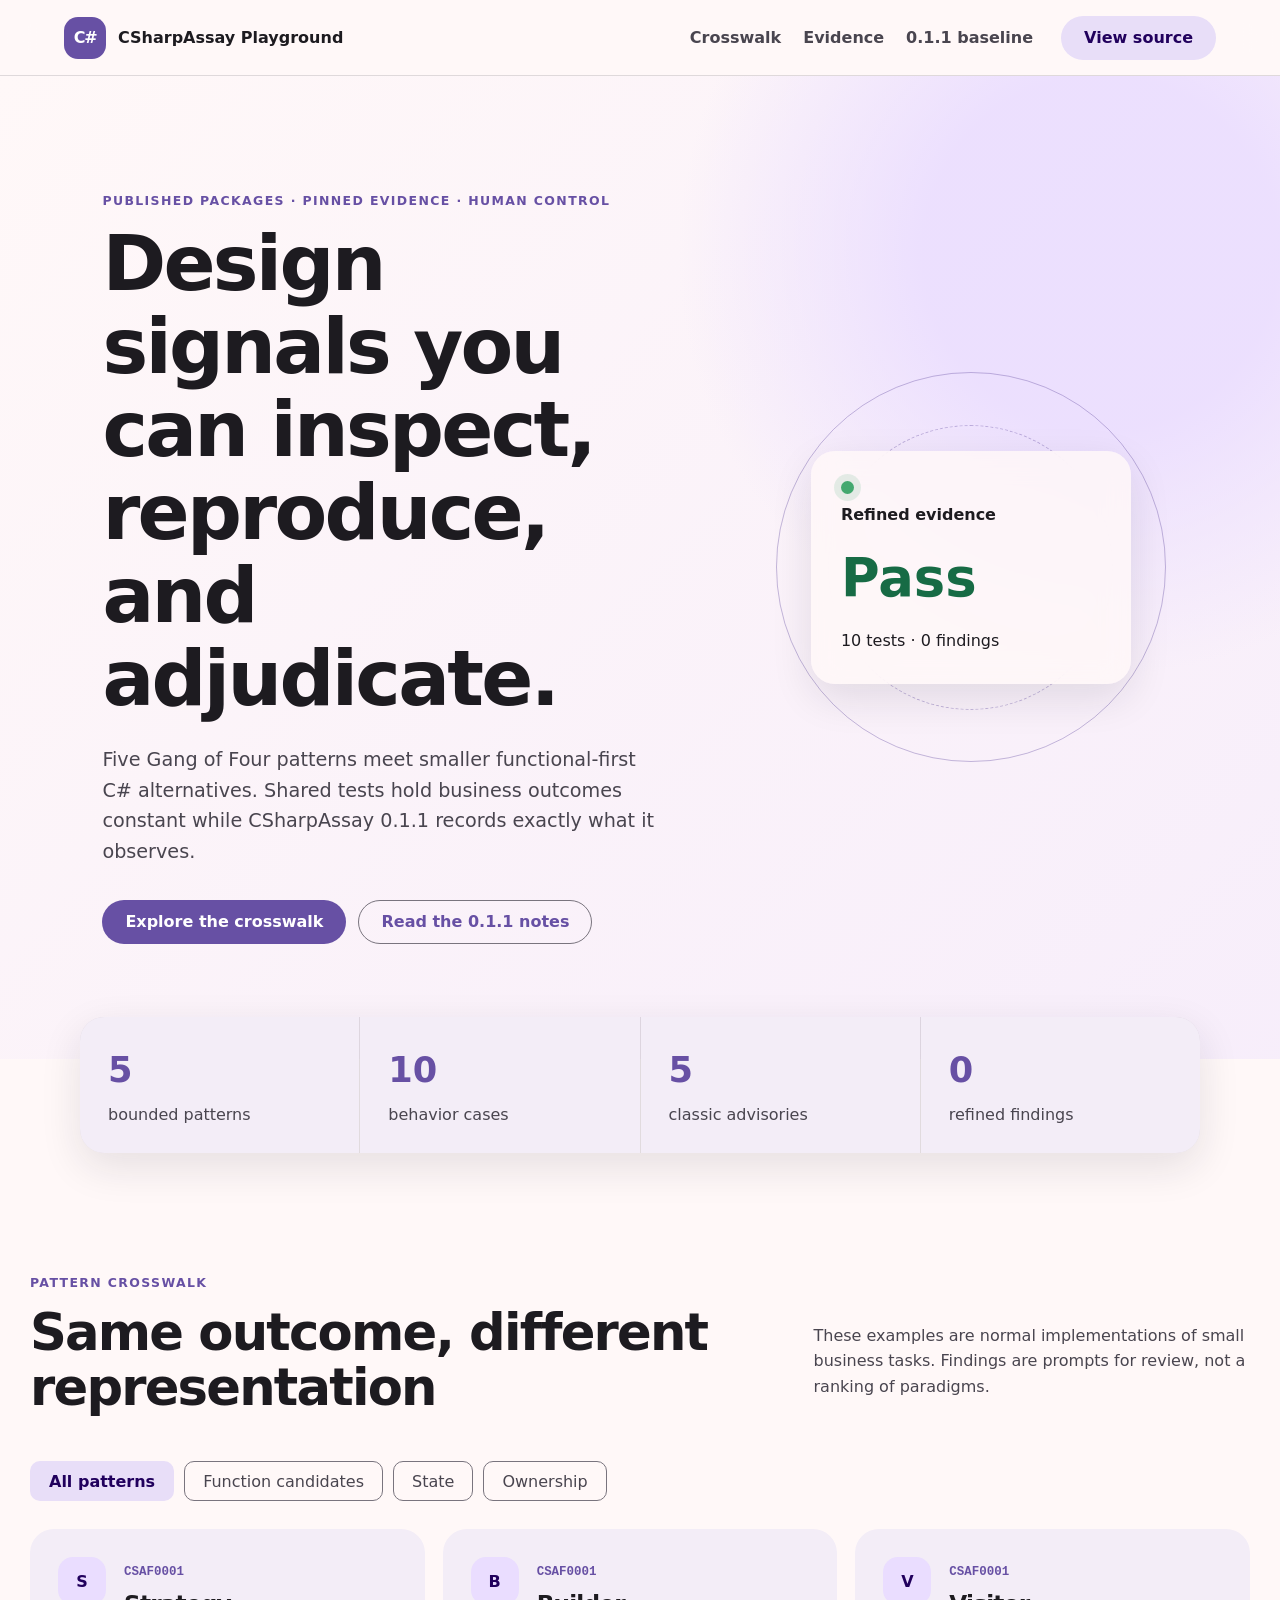
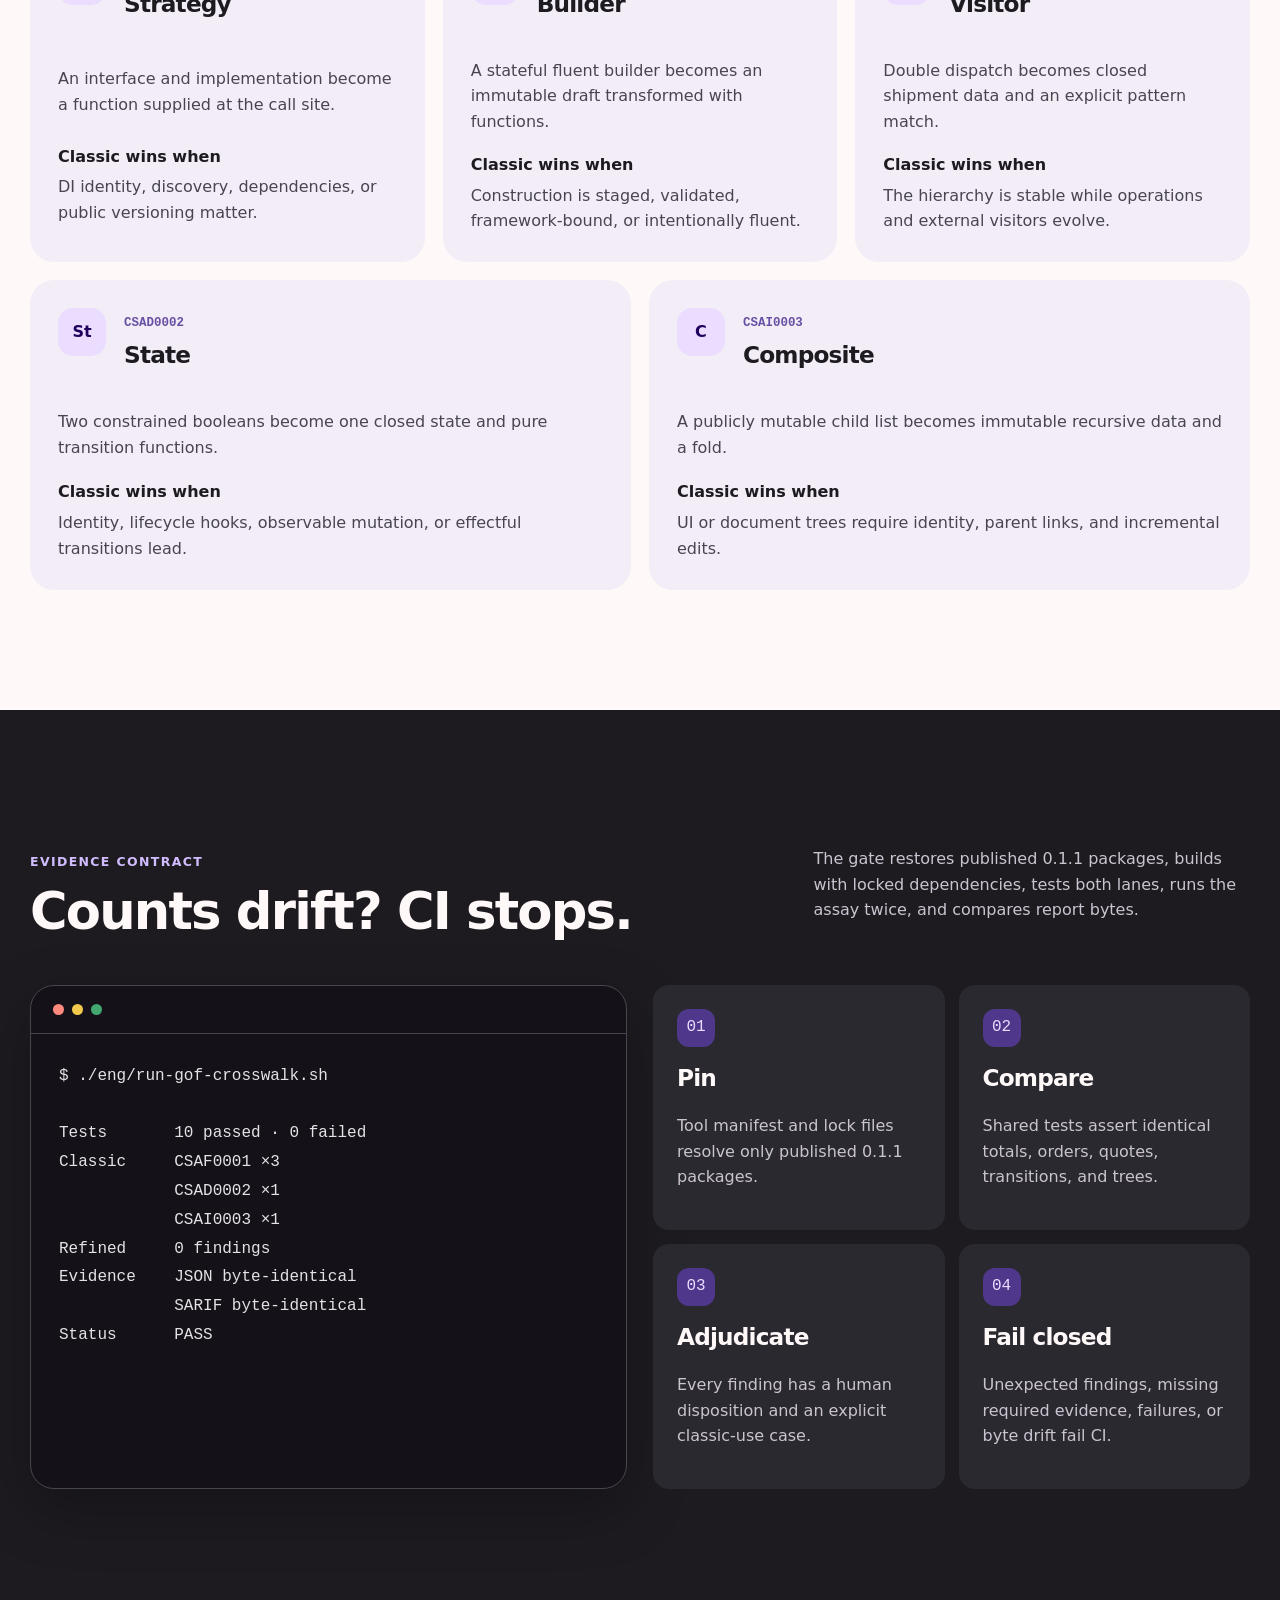
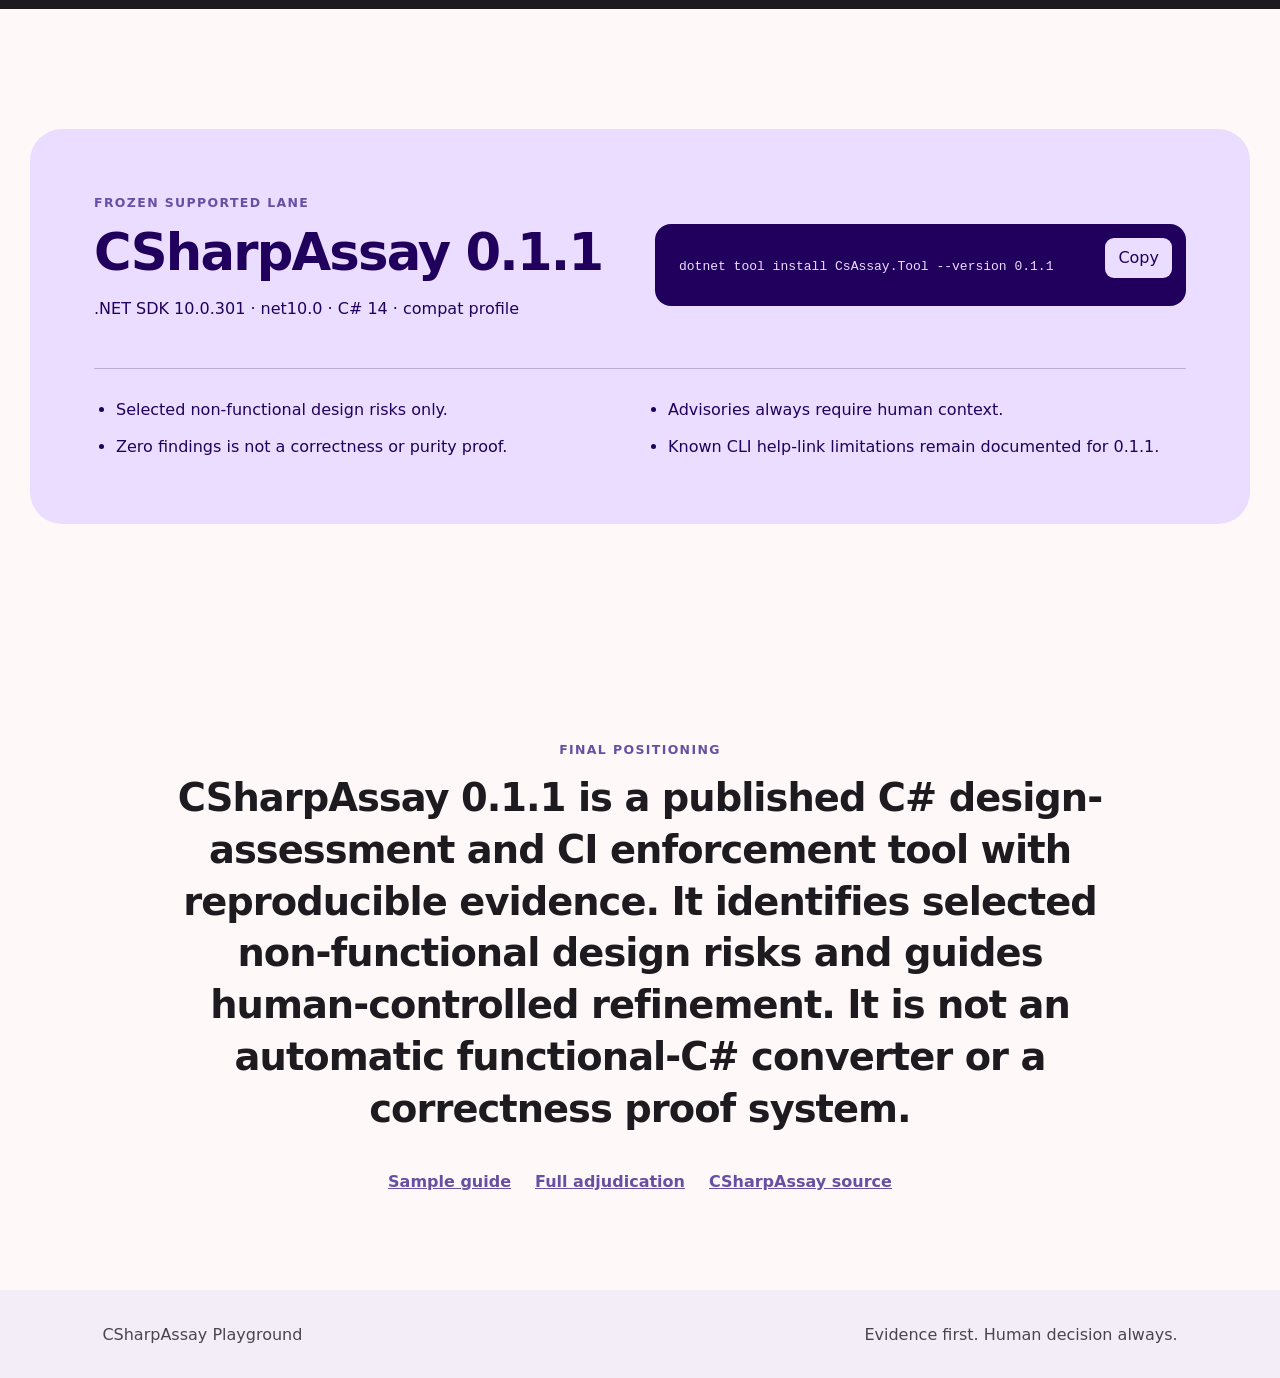
==== docs/index.html @ 128533e5 "feat: add GoF functional crosswalk" ====
<!doctype html>
<html lang="en">
<head>
  <meta charset="utf-8">
  <meta name="viewport" content="width=device-width, initial-scale=1">
  <meta name="description" content="Reproducible CSharpAssay 0.1.1 evidence and a bounded Gang of Four functional-C# crosswalk.">
  <meta name="theme-color" content="#4f378b">
  <title>CSharpAssay Playground — evidence, not automation</title>
  <link rel="stylesheet" href="assets/site.css">
  <script src="assets/site.js" defer></script>
</head>
<body>
  <a class="skip-link" href="#content">Skip to content</a>
  <header class="top-app-bar">
    <a class="brand" href="#top" aria-label="CSharpAssay Playground home">
      <span class="brand-mark" aria-hidden="true">C#</span>
      <span>CSharpAssay Playground</span>
    </a>
    <nav aria-label="Primary">
      <a href="#crosswalk">Crosswalk</a>
      <a href="#evidence">Evidence</a>
      <a href="#baseline">0.1.1 baseline</a>
    </nav>
    <a class="button button-tonal" href="https://github.com/CanonFlow-Assay/CSharpAssay.Playground" rel="noreferrer">View source</a>
  </header>

  <main id="content">
    <section class="hero" id="top">
      <div class="hero-copy">
        <p class="eyebrow">Published packages · pinned evidence · human control</p>
        <h1>Design signals you can inspect, reproduce, and adjudicate.</h1>
        <p class="hero-lede">Five Gang of Four patterns meet smaller functional-first C# alternatives. Shared tests hold business outcomes constant while CSharpAssay 0.1.1 records exactly what it observes.</p>
        <div class="hero-actions">
          <a class="button button-filled" href="#crosswalk">Explore the crosswalk</a>
          <a class="button button-outlined" href="csharp-assay-0.1.1.md">Read the 0.1.1 notes</a>
        </div>
      </div>
      <div class="hero-visual" aria-label="Evidence summary">
        <div class="signal-orbit orbit-one"></div>
        <div class="signal-orbit orbit-two"></div>
        <div class="evidence-panel">
          <span class="status-dot" aria-hidden="true"></span>
          <span class="label">Refined evidence</span>
          <strong>Pass</strong>
          <span>10 tests · 0 findings</span>
        </div>
      </div>
    </section>

    <section class="metrics" aria-label="Crosswalk totals">
      <article><strong>5</strong><span>bounded patterns</span></article>
      <article><strong>10</strong><span>behavior cases</span></article>
      <article><strong>5</strong><span>classic advisories</span></article>
      <article><strong>0</strong><span>refined findings</span></article>
    </section>

    <section class="section" id="crosswalk">
      <div class="section-heading">
        <div>
          <p class="eyebrow">Pattern crosswalk</p>
          <h2>Same outcome, different representation</h2>
        </div>
        <p>These examples are normal implementations of small business tasks. Findings are prompts for review, not a ranking of paradigms.</p>
      </div>

      <div class="filter-bar" role="group" aria-label="Filter patterns">
        <button class="filter-chip selected" type="button" data-filter="all" aria-pressed="true">All patterns</button>
        <button class="filter-chip" type="button" data-filter="function">Function candidates</button>
        <button class="filter-chip" type="button" data-filter="state">State</button>
        <button class="filter-chip" type="button" data-filter="ownership">Ownership</button>
      </div>

      <div class="pattern-grid">
        <article class="pattern-card" data-category="function">
          <div class="card-icon" aria-hidden="true">S</div>
          <div><span class="rule-pill">CSAF0001</span><h3>Strategy</h3></div>
          <p>An interface and implementation become a function supplied at the call site.</p>
          <dl><dt>Classic wins when</dt><dd>DI identity, discovery, dependencies, or public versioning matter.</dd></dl>
        </article>
        <article class="pattern-card" data-category="function">
          <div class="card-icon" aria-hidden="true">B</div>
          <div><span class="rule-pill">CSAF0001</span><h3>Builder</h3></div>
          <p>A stateful fluent builder becomes an immutable draft transformed with functions.</p>
          <dl><dt>Classic wins when</dt><dd>Construction is staged, validated, framework-bound, or intentionally fluent.</dd></dl>
        </article>
        <article class="pattern-card" data-category="function">
          <div class="card-icon" aria-hidden="true">V</div>
          <div><span class="rule-pill">CSAF0001</span><h3>Visitor</h3></div>
          <p>Double dispatch becomes closed shipment data and an explicit pattern match.</p>
          <dl><dt>Classic wins when</dt><dd>The hierarchy is stable while operations and external visitors evolve.</dd></dl>
        </article>
        <article class="pattern-card" data-category="state">
          <div class="card-icon" aria-hidden="true">St</div>
          <div><span class="rule-pill">CSAD0002</span><h3>State</h3></div>
          <p>Two constrained booleans become one closed state and pure transition functions.</p>
          <dl><dt>Classic wins when</dt><dd>Identity, lifecycle hooks, observable mutation, or effectful transitions lead.</dd></dl>
        </article>
        <article class="pattern-card" data-category="ownership">
          <div class="card-icon" aria-hidden="true">C</div>
          <div><span class="rule-pill">CSAI0003</span><h3>Composite</h3></div>
          <p>A publicly mutable child list becomes immutable recursive data and a fold.</p>
          <dl><dt>Classic wins when</dt><dd>UI or document trees require identity, parent links, and incremental edits.</dd></dl>
        </article>
      </div>
    </section>

    <section class="section evidence-section" id="evidence">
      <div class="section-heading">
        <div><p class="eyebrow">Evidence contract</p><h2>Counts drift? CI stops.</h2></div>
        <p>The gate restores published 0.1.1 packages, builds with locked dependencies, tests both lanes, runs the assay twice, and compares report bytes.</p>
      </div>
      <div class="evidence-layout">
        <div class="terminal" role="img" aria-label="Passing crosswalk evidence output">
          <div class="terminal-bar"><span></span><span></span><span></span></div>
          <pre><code>$ ./eng/run-gof-crosswalk.sh

Tests       10 passed · 0 failed
Classic     CSAF0001 ×3
            CSAD0002 ×1
            CSAI0003 ×1
Refined     0 findings
Evidence    JSON byte-identical
            SARIF byte-identical
Status      PASS</code></pre>
        </div>
        <div class="evidence-cards">
          <article><span class="step">01</span><h3>Pin</h3><p>Tool manifest and lock files resolve only published 0.1.1 packages.</p></article>
          <article><span class="step">02</span><h3>Compare</h3><p>Shared tests assert identical totals, orders, quotes, transitions, and trees.</p></article>
          <article><span class="step">03</span><h3>Adjudicate</h3><p>Every finding has a human disposition and an explicit classic-use case.</p></article>
          <article><span class="step">04</span><h3>Fail closed</h3><p>Unexpected findings, missing required evidence, failures, or byte drift fail CI.</p></article>
        </div>
      </div>
    </section>

    <section class="section" id="baseline">
      <div class="baseline-panel">
        <div>
          <p class="eyebrow">Frozen supported lane</p>
          <h2>CSharpAssay 0.1.1</h2>
          <p>.NET SDK 10.0.301 · net10.0 · C# 14 · compat profile</p>
        </div>
        <div class="command-box">
          <button class="copy-button" type="button" data-copy="dotnet tool install CsAssay.Tool --version 0.1.1" aria-label="Copy install command">Copy</button>
          <code>dotnet tool install CsAssay.Tool --version 0.1.1</code>
        </div>
        <ul class="limitations">
          <li>Selected non-functional design risks only.</li>
          <li>Advisories always require human context.</li>
          <li>Zero findings is not a correctness or purity proof.</li>
          <li>Known CLI help-link limitations remain documented for 0.1.1.</li>
        </ul>
      </div>
    </section>

    <section class="positioning" aria-labelledby="positioning-title">
      <p class="eyebrow">Final positioning</p>
      <blockquote id="positioning-title">CSharpAssay 0.1.1 is a published C# design-assessment and CI enforcement tool with reproducible evidence. It identifies selected non-functional design risks and guides human-controlled refinement. It is not an automatic functional-C# converter or a correctness proof system.</blockquote>
      <div class="text-links">
        <a href="https://github.com/CanonFlow-Assay/CSharpAssay.Playground/tree/main/samples/30-gof-functional-crosswalk">Sample guide</a>
        <a href="https://github.com/CanonFlow-Assay/CSharpAssay.Playground/blob/main/samples/30-gof-functional-crosswalk/ADJUDICATION.md">Full adjudication</a>
        <a href="https://github.com/CanonFlow-Assay/CSharpAssay">CSharpAssay source</a>
      </div>
    </section>
  </main>

  <footer>
    <span>CSharpAssay Playground</span>
    <span>Evidence first. Human decision always.</span>
  </footer>
</body>
</html>
---- docs/assets/site.css ----
:root {
  color-scheme: light dark;
  --primary: #6750a4;
  --on-primary: #ffffff;
  --primary-container: #eaddff;
  --on-primary-container: #21005d;
  --secondary-container: #e8def8;
  --surface: #fff8f8;
  --surface-container: #f3edf7;
  --surface-container-high: #ece6f0;
  --on-surface: #1d1b20;
  --on-surface-variant: #49454f;
  --outline: #79747e;
  --success: #176b45;
  --radius-xl: 32px;
  --radius-lg: 24px;
  --radius-md: 16px;
  --shadow: 0 14px 42px rgba(31, 24, 48, 0.11);
  font-family: Inter, ui-sans-serif, system-ui, -apple-system, BlinkMacSystemFont, "Segoe UI", sans-serif;
}

* { box-sizing: border-box; }
html { scroll-behavior: smooth; }
body {
  margin: 0;
  background: var(--surface);
  color: var(--on-surface);
  line-height: 1.6;
}
a { color: inherit; }
button, input { font: inherit; }

.skip-link {
  position: fixed;
  top: 8px;
  left: 8px;
  z-index: 20;
  padding: 10px 16px;
  border-radius: 12px;
  background: var(--on-surface);
  color: var(--surface);
  transform: translateY(-160%);
}
.skip-link:focus { transform: translateY(0); }

.top-app-bar {
  position: sticky;
  top: 0;
  z-index: 10;
  display: flex;
  align-items: center;
  gap: 28px;
  min-height: 76px;
  padding: 12px clamp(20px, 5vw, 72px);
  background: color-mix(in srgb, var(--surface) 86%, transparent);
  border-bottom: 1px solid color-mix(in srgb, var(--outline) 24%, transparent);
  backdrop-filter: blur(18px);
}
.brand {
  display: inline-flex;
  align-items: center;
  gap: 12px;
  margin-right: auto;
  font-weight: 750;
  text-decoration: none;
}
.brand-mark {
  display: grid;
  place-items: center;
  width: 42px;
  height: 42px;
  border-radius: 14px;
  background: var(--primary);
  color: var(--on-primary);
  letter-spacing: -0.08em;
}
nav { display: flex; gap: 22px; }
nav a { color: var(--on-surface-variant); font-weight: 650; text-decoration: none; }
nav a:hover, nav a:focus-visible { color: var(--primary); }

.button {
  display: inline-flex;
  align-items: center;
  justify-content: center;
  min-height: 44px;
  padding: 0 22px;
  border-radius: 999px;
  border: 1px solid transparent;
  font-weight: 700;
  text-decoration: none;
}
.button-filled { background: var(--primary); color: var(--on-primary); }
.button-tonal { background: var(--secondary-container); color: var(--on-primary-container); }
.button-outlined { border-color: var(--outline); color: var(--primary); }
.button:hover { box-shadow: 0 5px 16px rgba(49, 35, 82, 0.18); transform: translateY(-1px); }

main { overflow: hidden; }
.hero {
  display: grid;
  grid-template-columns: minmax(0, 1.15fr) minmax(320px, .85fr);
  align-items: center;
  gap: clamp(40px, 8vw, 110px);
  min-height: 650px;
  padding: clamp(72px, 9vw, 128px) clamp(24px, 8vw, 120px);
  background:
    radial-gradient(circle at 86% 18%, color-mix(in srgb, var(--primary-container) 88%, transparent) 0 13%, transparent 31%),
    linear-gradient(135deg, var(--surface), color-mix(in srgb, var(--primary-container) 38%, var(--surface)));
}
.eyebrow {
  margin: 0 0 12px;
  color: var(--primary);
  font-size: .78rem;
  font-weight: 800;
  letter-spacing: .11em;
  text-transform: uppercase;
}
h1, h2, h3 { margin-top: 0; line-height: 1.08; letter-spacing: -.035em; }
h1 { max-width: 760px; margin-bottom: 24px; font-size: clamp(3rem, 6vw, 6.3rem); font-weight: 760; }
h2 { font-size: clamp(2.2rem, 4vw, 4.4rem); }
h3 { font-size: 1.45rem; }
.hero-lede { max-width: 700px; color: var(--on-surface-variant); font-size: clamp(1.05rem, 1.5vw, 1.3rem); }
.hero-actions { display: flex; flex-wrap: wrap; gap: 12px; margin-top: 32px; }
.hero-visual { position: relative; display: grid; place-items: center; min-height: 430px; }
.signal-orbit { position: absolute; border: 1px solid color-mix(in srgb, var(--primary) 38%, transparent); border-radius: 50%; }
.orbit-one { width: 390px; height: 390px; }
.orbit-two { width: 285px; height: 285px; border-style: dashed; animation: orbit 22s linear infinite; }
.evidence-panel {
  position: relative;
  display: grid;
  gap: 8px;
  width: min(320px, 82vw);
  padding: 30px;
  border-radius: var(--radius-lg);
  background: color-mix(in srgb, var(--surface) 82%, transparent);
  box-shadow: var(--shadow);
  backdrop-filter: blur(14px);
}
.evidence-panel strong { font-size: 3.3rem; color: var(--success); }
.evidence-panel .label { font-weight: 700; }
.status-dot { width: 13px; height: 13px; border-radius: 50%; background: #43a86f; box-shadow: 0 0 0 7px rgba(67, 168, 111, .14); }
@keyframes orbit { to { transform: rotate(360deg); } }

.metrics {
  display: grid;
  grid-template-columns: repeat(4, 1fr);
  gap: 1px;
  margin: -42px auto 0;
  width: min(1120px, calc(100% - 48px));
  overflow: hidden;
  border-radius: var(--radius-lg);
  background: color-mix(in srgb, var(--outline) 22%, transparent);
  box-shadow: var(--shadow);
}
.metrics article { display: grid; gap: 4px; padding: 25px 28px; background: var(--surface-container); }
.metrics strong { font-size: 2.2rem; color: var(--primary); }
.metrics span { color: var(--on-surface-variant); }

.section { width: min(1220px, calc(100% - 48px)); margin: 0 auto; padding: 120px 0; }
.section-heading { display: grid; grid-template-columns: 1.25fr .75fr; gap: 56px; align-items: end; margin-bottom: 46px; }
.section-heading h2 { margin-bottom: 0; }
.section-heading > p { color: var(--on-surface-variant); }
.filter-bar { display: flex; flex-wrap: wrap; gap: 10px; margin-bottom: 28px; }
.filter-chip {
  min-height: 40px;
  padding: 0 18px;
  border: 1px solid var(--outline);
  border-radius: 10px;
  background: transparent;
  color: var(--on-surface-variant);
  cursor: pointer;
}
.filter-chip.selected { border-color: transparent; background: var(--secondary-container); color: var(--on-primary-container); font-weight: 700; }
.pattern-grid { display: grid; grid-template-columns: repeat(6, 1fr); gap: 18px; }
.pattern-card {
  grid-column: span 2;
  display: grid;
  grid-template-columns: auto 1fr;
  gap: 18px;
  min-height: 310px;
  padding: 28px;
  border-radius: var(--radius-lg);
  background: var(--surface-container);
  transition: opacity .2s ease, transform .2s ease, box-shadow .2s ease;
}
.pattern-card:nth-child(4), .pattern-card:nth-child(5) { grid-column: span 3; }
.pattern-card:hover { transform: translateY(-4px); box-shadow: var(--shadow); }
.pattern-card.hidden { display: none; }
.pattern-card p, .pattern-card dl { grid-column: 1 / -1; margin: 0; }
.pattern-card p, .pattern-card dd { color: var(--on-surface-variant); }
.pattern-card dt { margin-bottom: 5px; font-weight: 750; }
.pattern-card dd { margin: 0; }
.card-icon { display: grid; place-items: center; width: 48px; height: 48px; border-radius: 15px; background: var(--primary-container); color: var(--on-primary-container); font-weight: 800; }
.rule-pill { display: inline-block; margin-bottom: 8px; color: var(--primary); font-family: ui-monospace, monospace; font-size: .78rem; font-weight: 800; }

.evidence-section { width: 100%; max-width: none; padding-inline: max(24px, calc((100vw - 1220px) / 2)); background: var(--on-surface); color: var(--surface); }
.evidence-section .eyebrow { color: #d0bcff; }
.evidence-section .section-heading > p { color: #cac4d0; }
.evidence-layout { display: grid; grid-template-columns: 1fr 1fr; gap: 26px; }
.terminal { overflow: hidden; border: 1px solid #49454f; border-radius: var(--radius-lg); background: #141218; box-shadow: 0 20px 60px rgba(0, 0, 0, .28); }
.terminal-bar { display: flex; gap: 8px; padding: 18px 22px; border-bottom: 1px solid #49454f; }
.terminal-bar span { width: 11px; height: 11px; border-radius: 50%; background: #938f99; }
.terminal-bar span:first-child { background: #ff897d; }
.terminal-bar span:nth-child(2) { background: #f2c94c; }
.terminal-bar span:last-child { background: #43a86f; }
.terminal pre { margin: 0; padding: 28px; color: #e6e1e5; font-size: clamp(.8rem, 1.3vw, 1rem); line-height: 1.8; white-space: pre-wrap; }
.evidence-cards { display: grid; grid-template-columns: 1fr 1fr; gap: 14px; }
.evidence-cards article { padding: 24px; border-radius: var(--radius-md); background: #2b2930; }
.evidence-cards p { color: #cac4d0; }
.step { display: inline-grid; place-items: center; width: 38px; height: 38px; margin-bottom: 18px; border-radius: 12px; background: #4f378b; color: #eaddff; font-family: ui-monospace, monospace; }

.baseline-panel { display: grid; grid-template-columns: 1fr 1fr; gap: 30px; padding: clamp(30px, 5vw, 64px); border-radius: var(--radius-xl); background: var(--primary-container); color: var(--on-primary-container); }
.baseline-panel h2 { margin-bottom: 10px; }
.command-box { position: relative; align-self: center; overflow: auto; padding: 28px 78px 28px 24px; border-radius: var(--radius-md); background: var(--on-primary-container); color: var(--primary-container); }
.copy-button { position: absolute; top: 14px; right: 14px; padding: 7px 13px; border: 0; border-radius: 9px; background: var(--primary-container); color: var(--on-primary-container); cursor: pointer; }
.limitations { grid-column: 1 / -1; display: grid; grid-template-columns: 1fr 1fr; gap: 12px 34px; margin: 0; padding: 28px 0 0 22px; border-top: 1px solid color-mix(in srgb, var(--on-primary-container) 22%, transparent); }

.positioning { padding: 96px max(24px, calc((100vw - 950px) / 2)); text-align: center; }
.positioning blockquote { margin: 0 auto 34px; font-size: clamp(1.55rem, 3vw, 2.6rem); font-weight: 650; line-height: 1.35; letter-spacing: -.025em; }
.text-links { display: flex; flex-wrap: wrap; justify-content: center; gap: 24px; }
.text-links a { color: var(--primary); font-weight: 700; }
footer { display: flex; justify-content: space-between; gap: 20px; padding: 32px clamp(24px, 8vw, 120px); background: var(--surface-container); color: var(--on-surface-variant); }

@media (max-width: 900px) {
  nav { display: none; }
  .top-app-bar .button { display: none; }
  .hero { grid-template-columns: 1fr; }
  .hero-visual { min-height: 320px; }
  .orbit-one { width: 310px; height: 310px; }
  .orbit-two { width: 220px; height: 220px; }
  .metrics { grid-template-columns: 1fr 1fr; }
  .section-heading, .evidence-layout, .baseline-panel { grid-template-columns: 1fr; }
  .pattern-card, .pattern-card:nth-child(4), .pattern-card:nth-child(5) { grid-column: span 3; }
}

@media (max-width: 620px) {
  .brand span:last-child { display: none; }
  h1 { font-size: 3rem; }
  .metrics { grid-template-columns: 1fr; }
  .section { width: min(100% - 32px, 1220px); padding: 82px 0; }
  .pattern-grid, .evidence-cards { grid-template-columns: 1fr; }
  .pattern-card, .pattern-card:nth-child(4), .pattern-card:nth-child(5) { grid-column: auto; }
  .limitations { grid-template-columns: 1fr; }
  footer { flex-direction: column; }
}

@media (prefers-color-scheme: dark) {
  :root {
    --primary: #d0bcff;
    --on-primary: #381e72;
    --primary-container: #4f378b;
    --on-primary-container: #eaddff;
    --secondary-container: #4a4458;
    --surface: #141218;
    --surface-container: #211f26;
    --surface-container-high: #2b2930;
    --on-surface: #e6e1e5;
    --on-surface-variant: #cac4d0;
    --outline: #938f99;
    --success: #80d5a4;
  }
}

@media (prefers-reduced-motion: reduce) {
  html { scroll-behavior: auto; }
  *, *::before, *::after { animation: none !important; transition: none !important; }
}
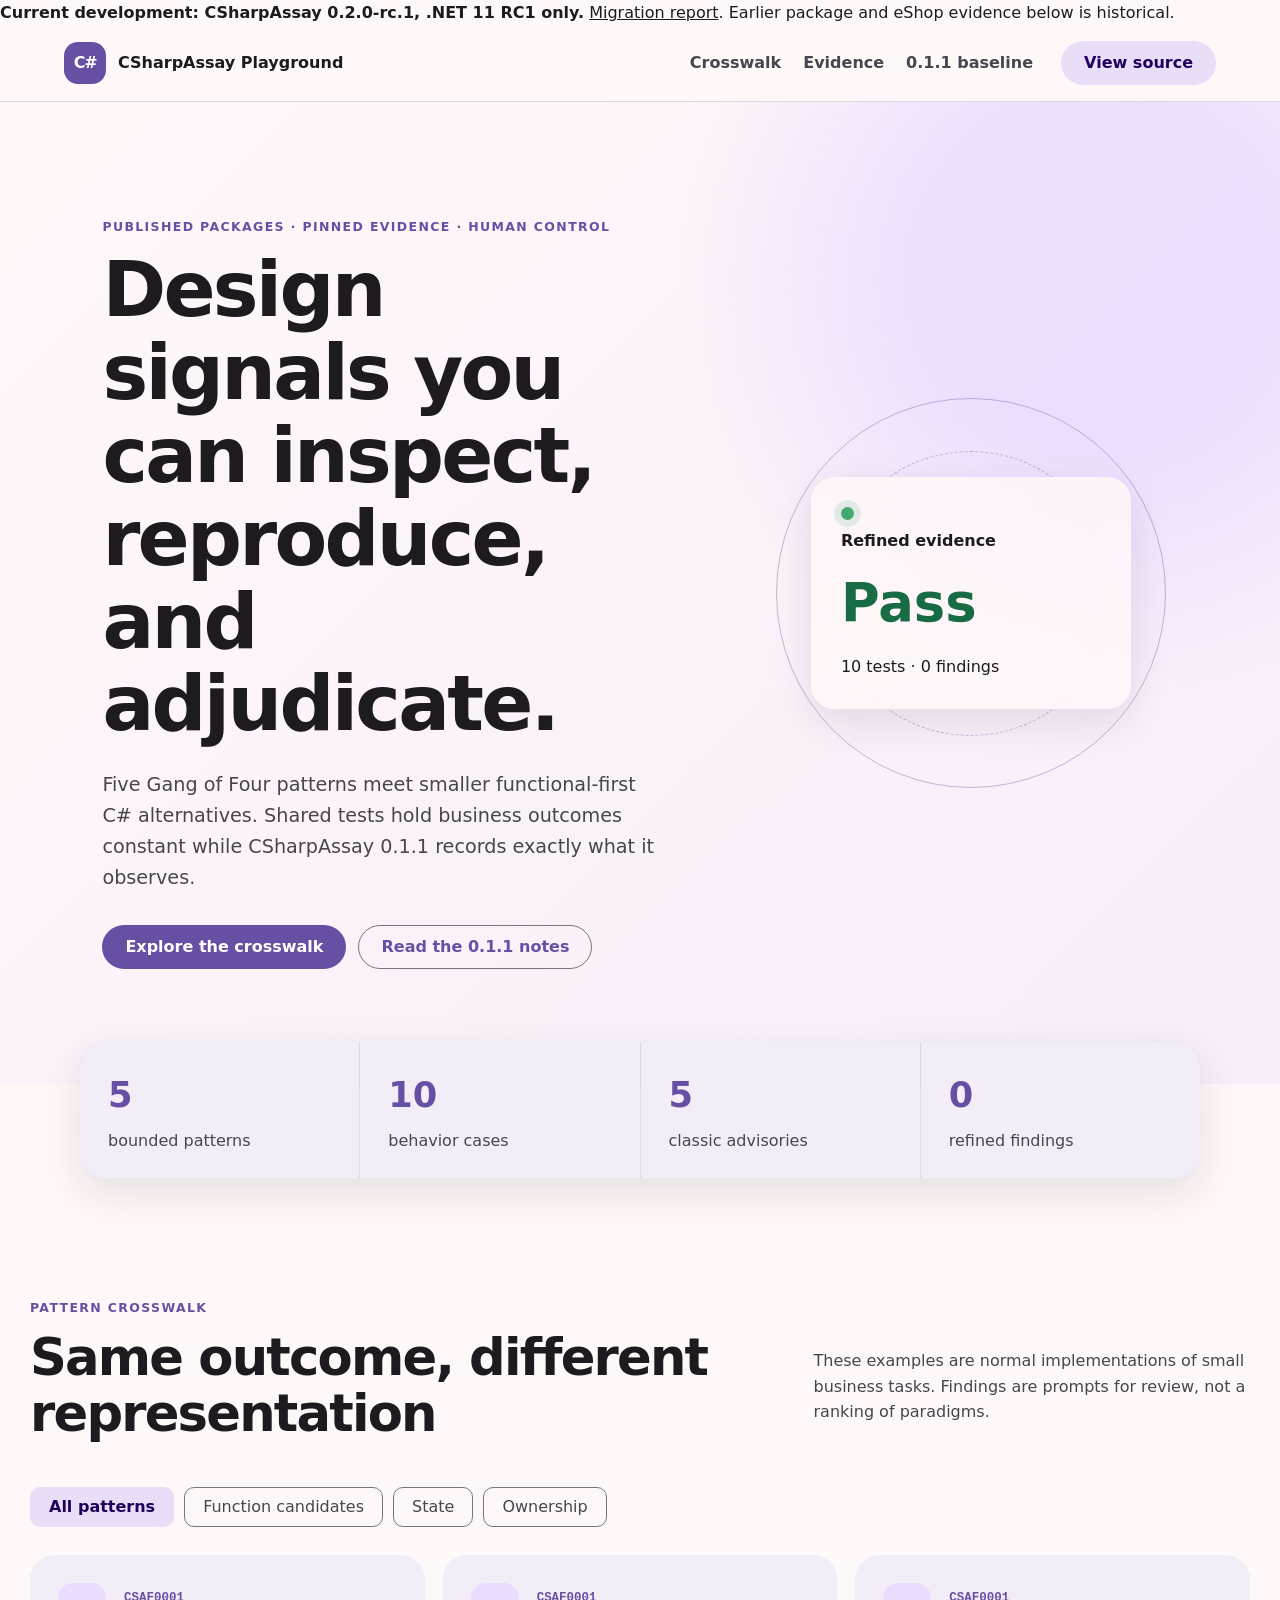
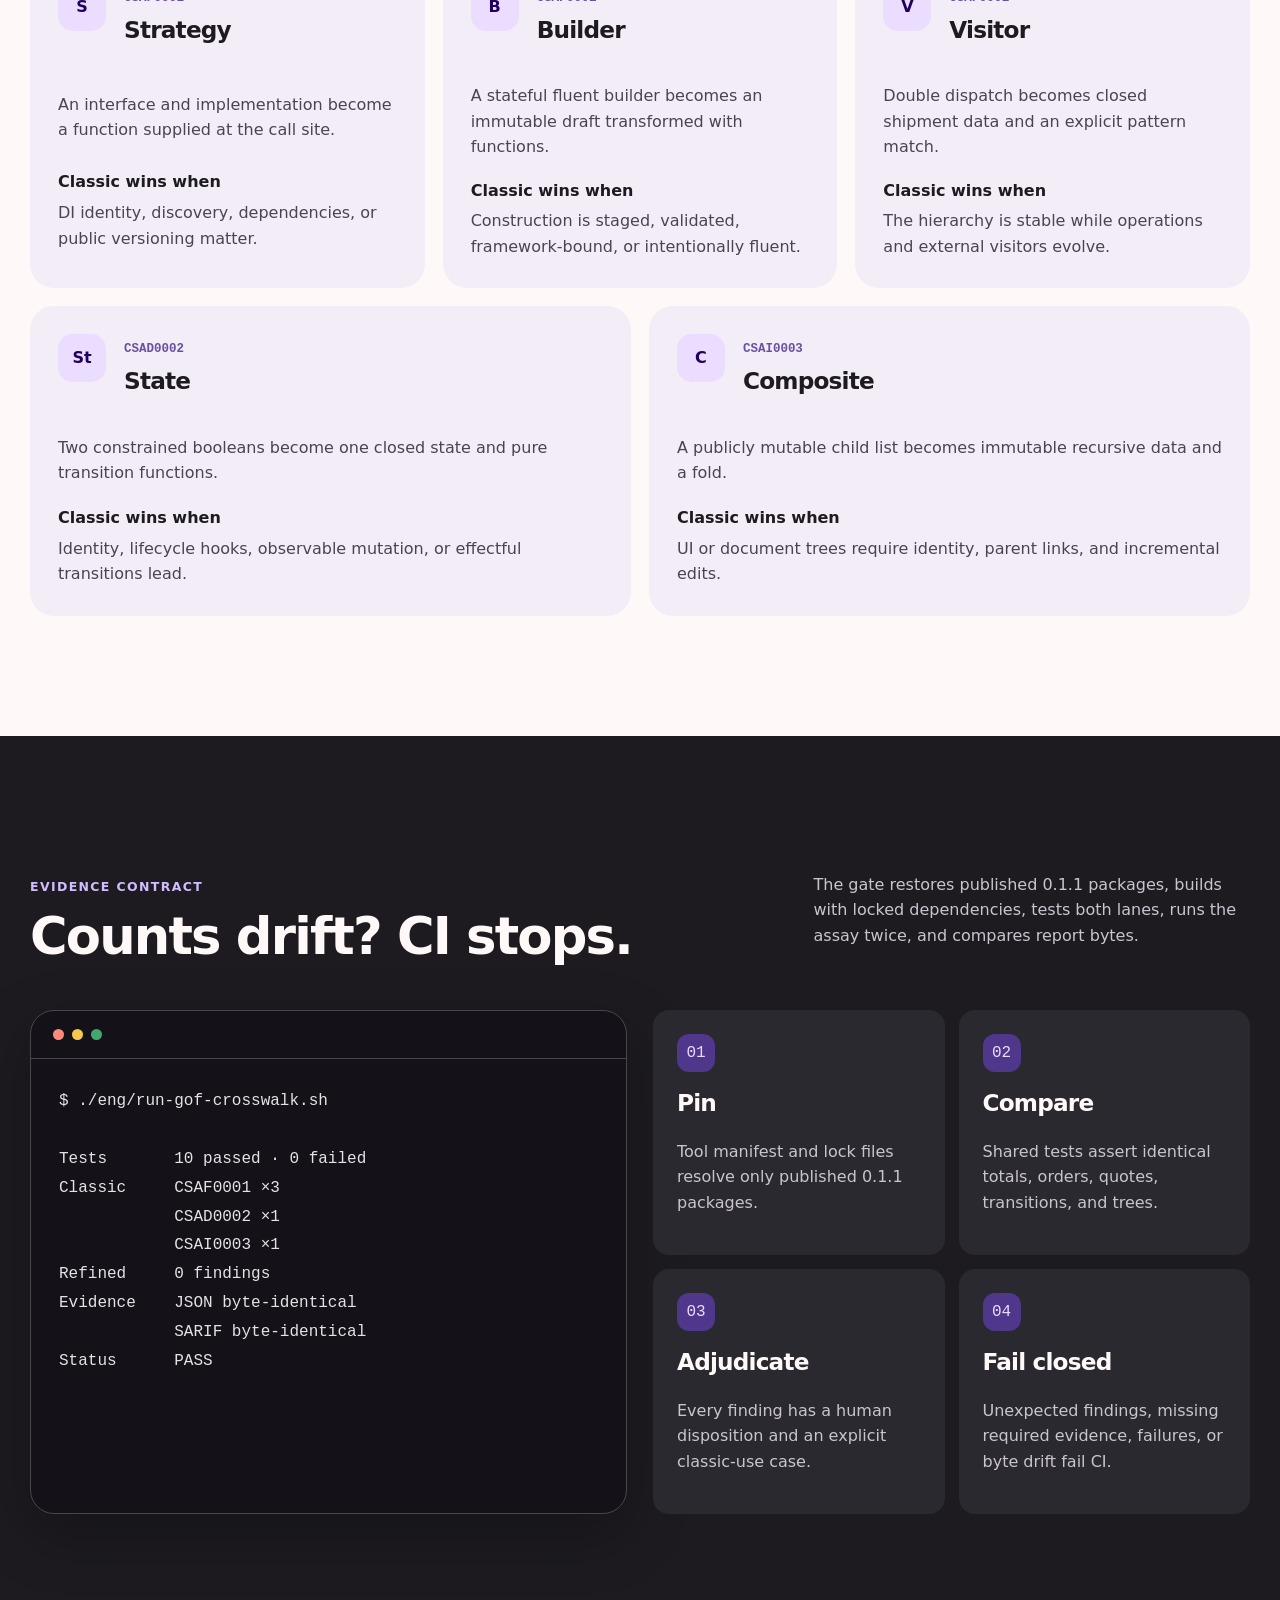
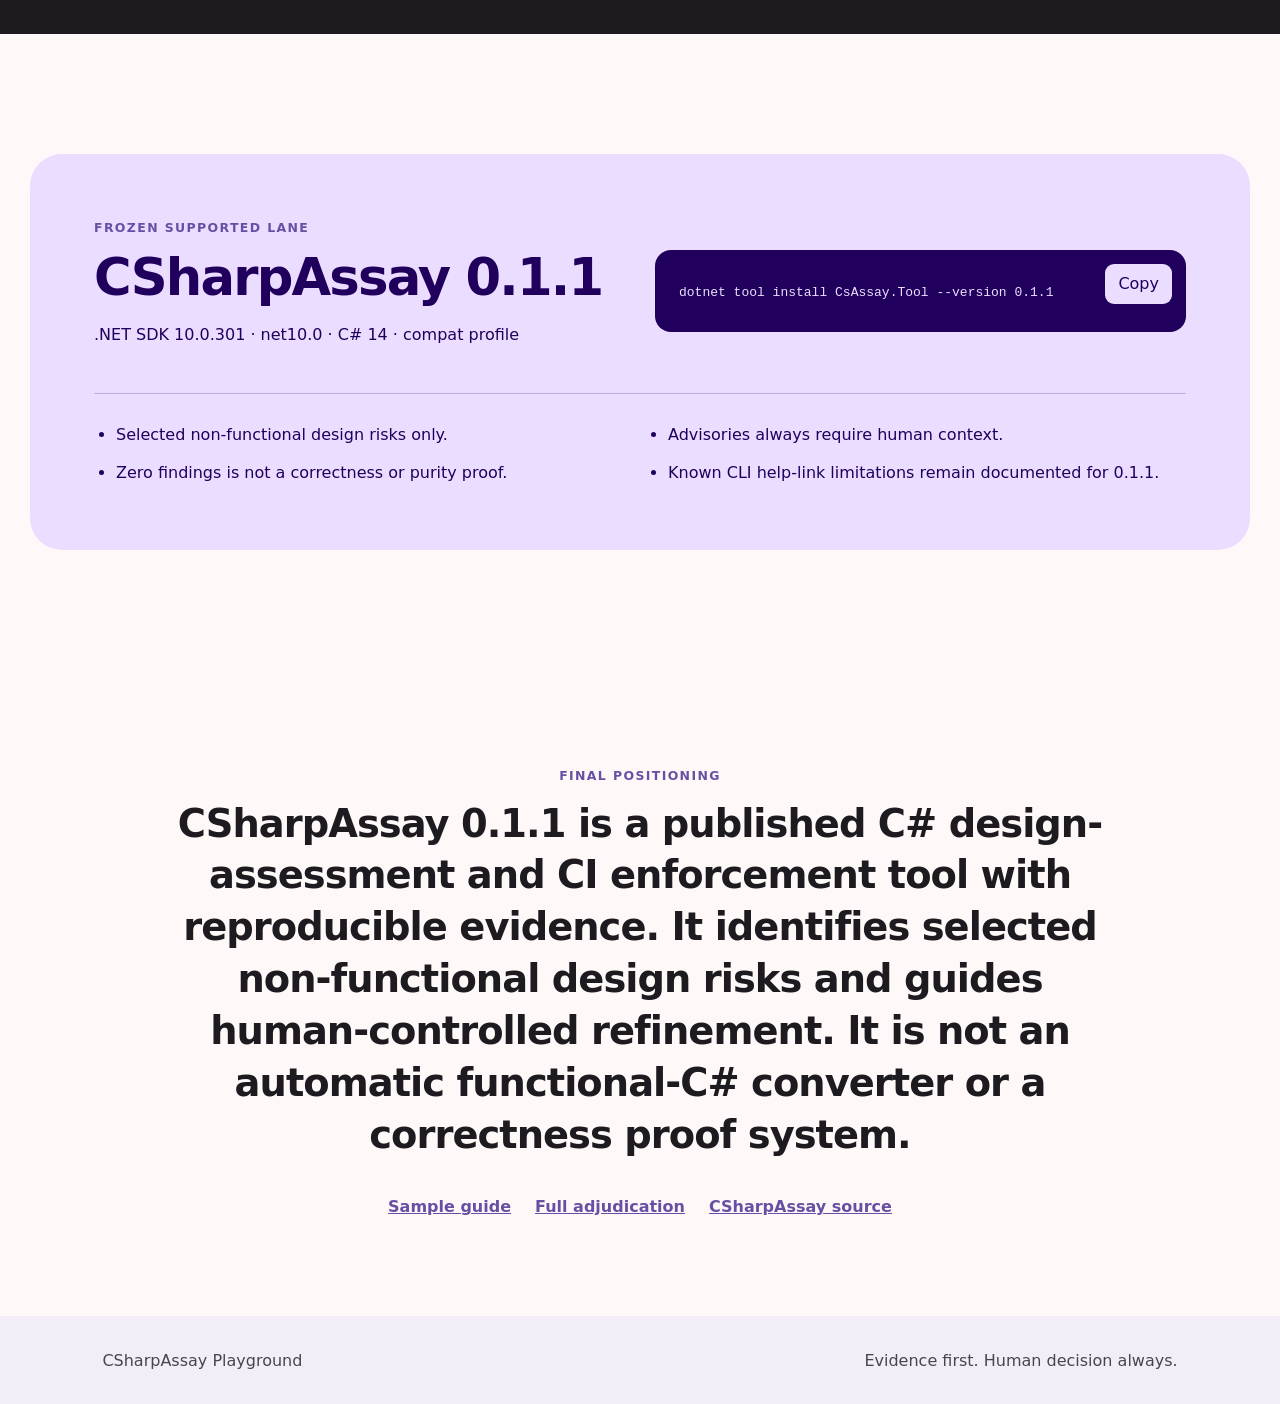
==== commit f0439a6a: "feat: migrate playground to .NET 11 native unions" ====
--- a/docs/index.html
+++ b/docs/index.html
@@ -10,6 +10,8 @@
   <script src="assets/site.js" defer></script>
 </head>
 <body>
+<aside><strong>Current development: CSharpAssay 0.2.0-rc.1, .NET 11 RC1 only.</strong> <a href="net11-migration.md">Migration report</a>. Earlier package and eShop evidence below is historical.</aside>
+
   <a class="skip-link" href="#content">Skip to content</a>
   <header class="top-app-bar">
     <a class="brand" href="#top" aria-label="CSharpAssay Playground home">
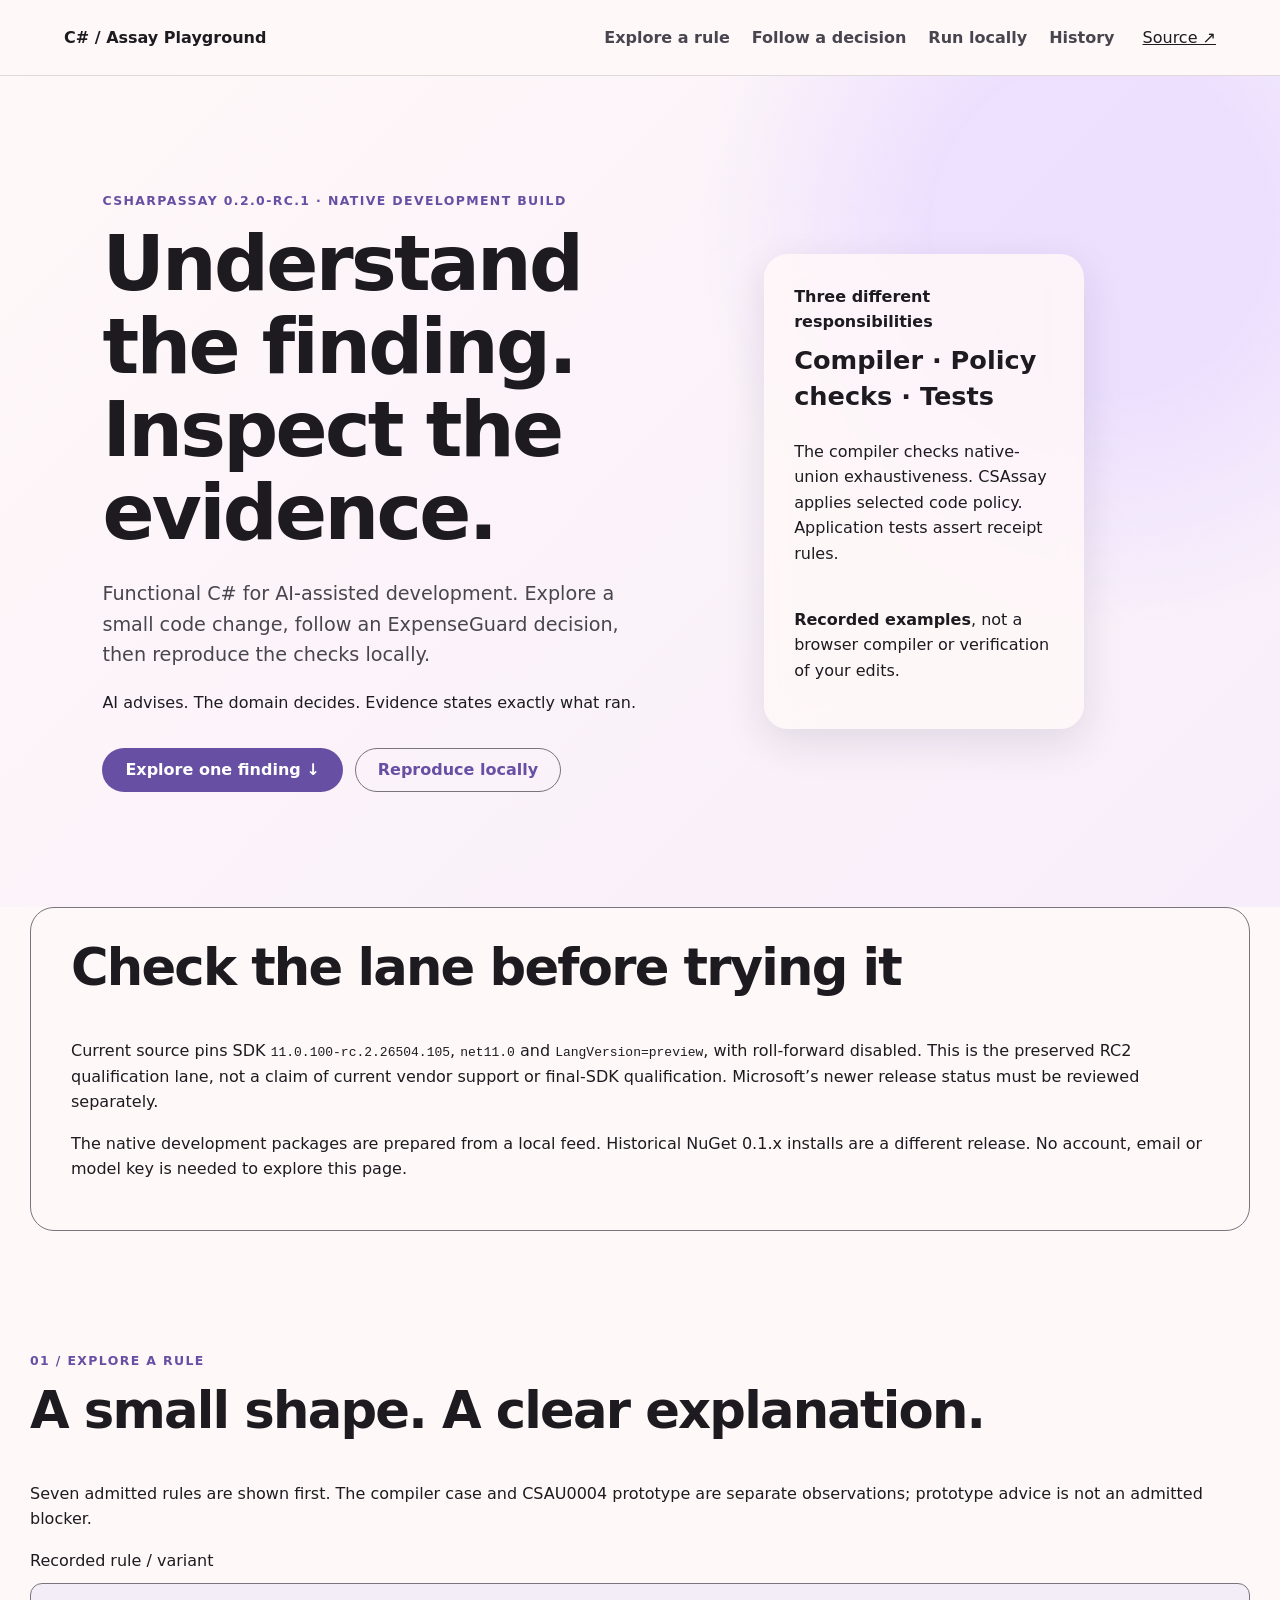
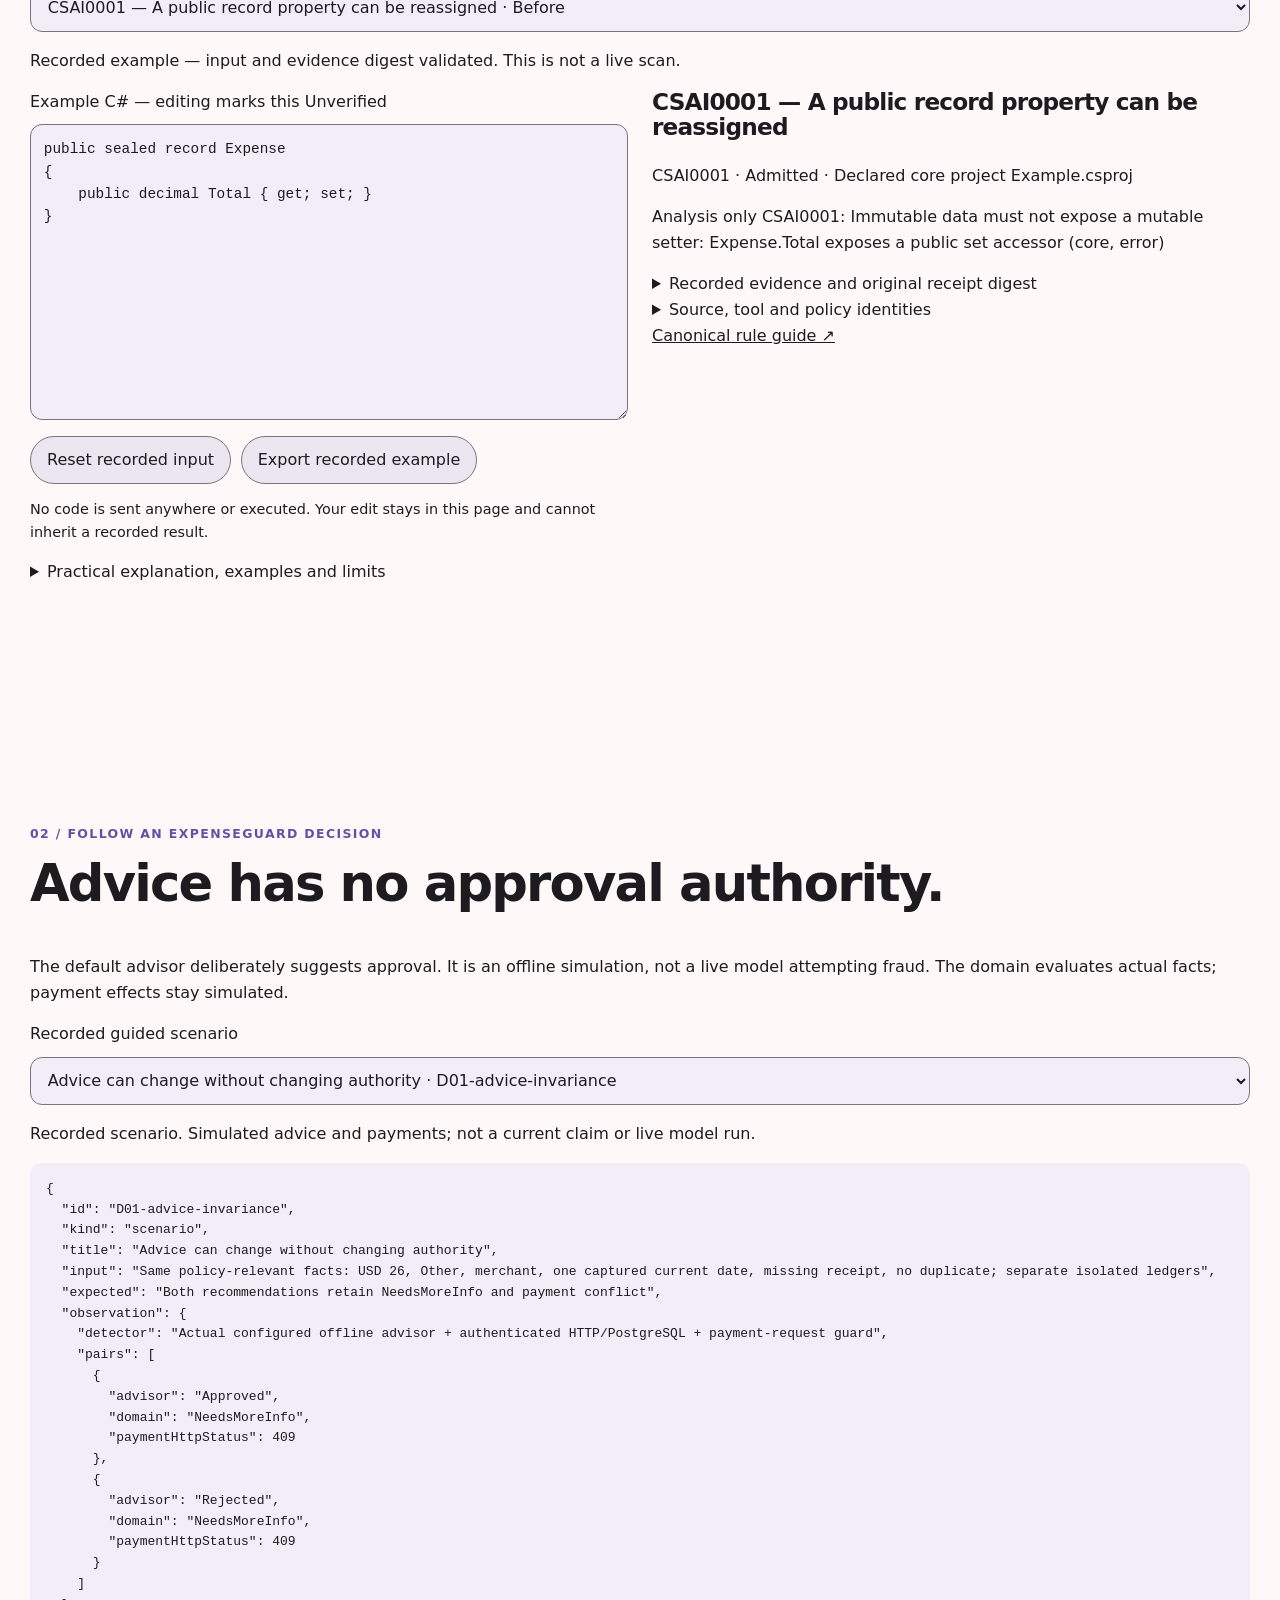
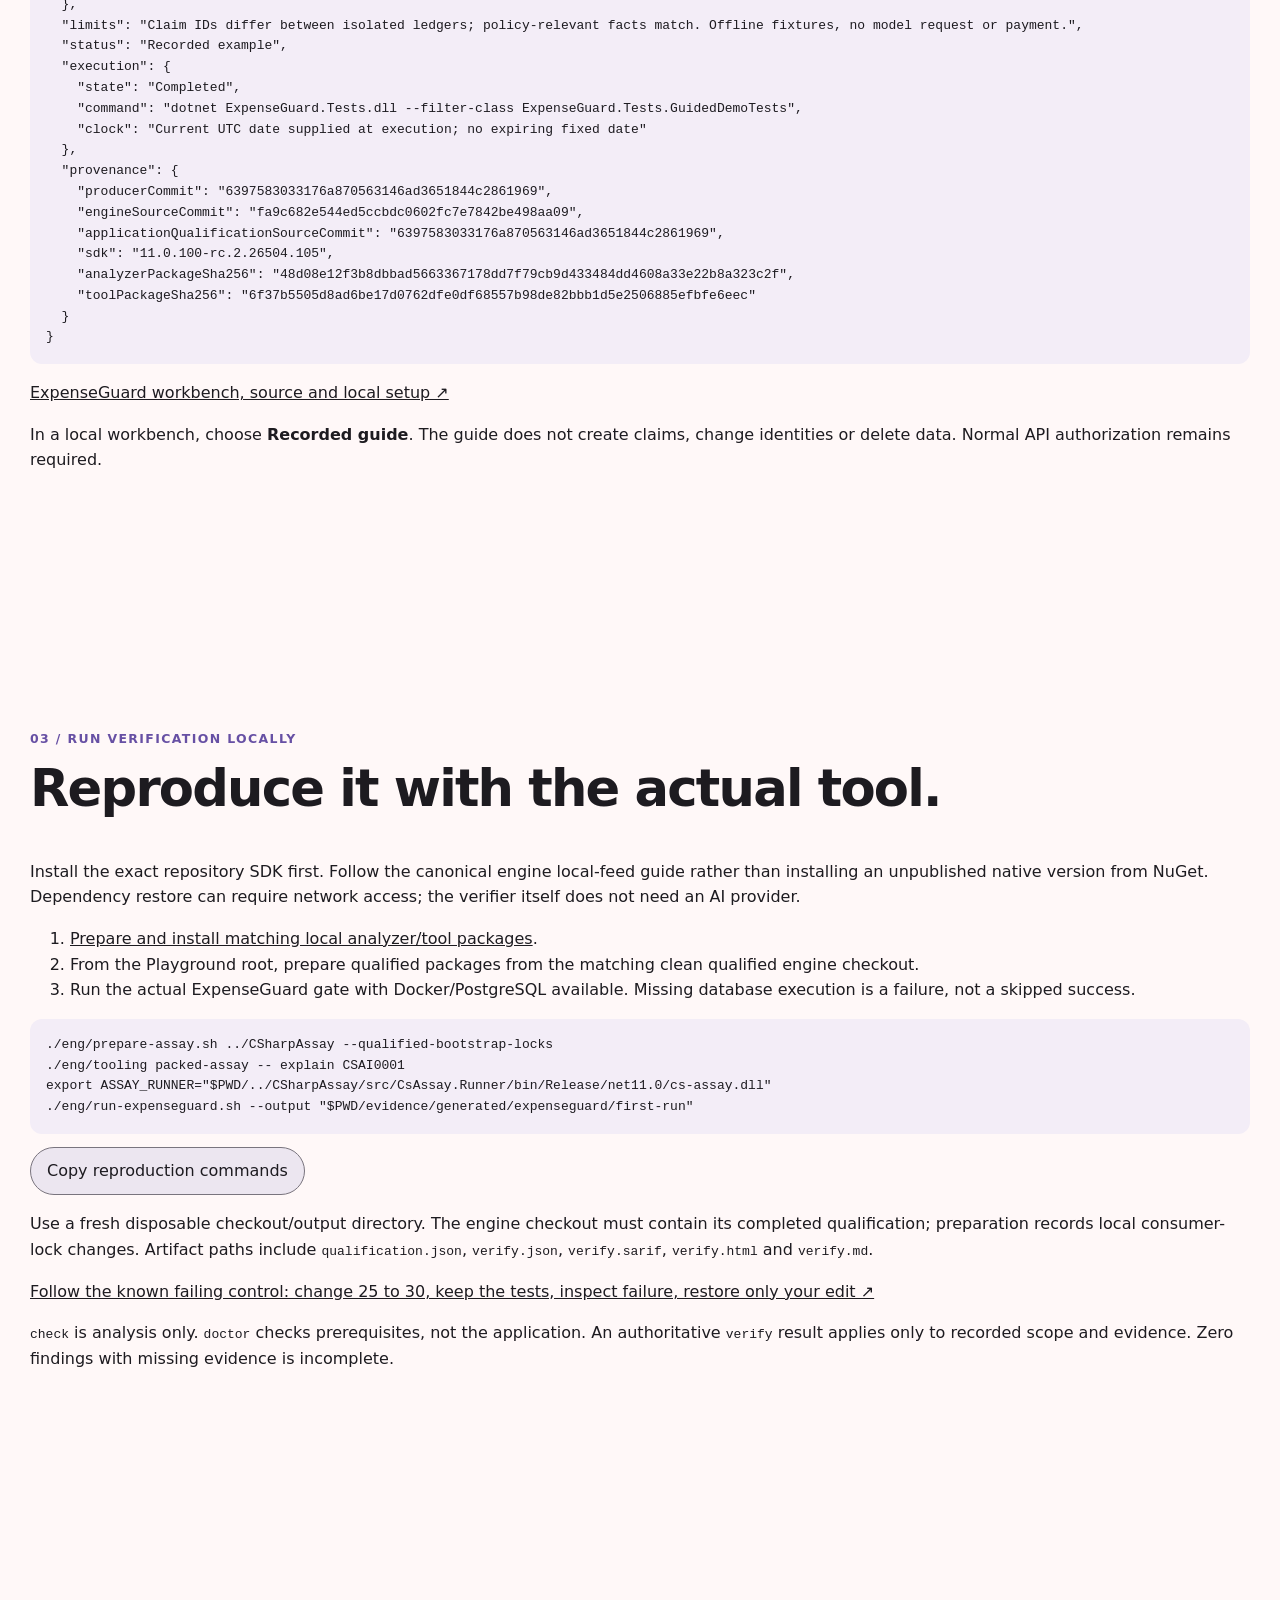
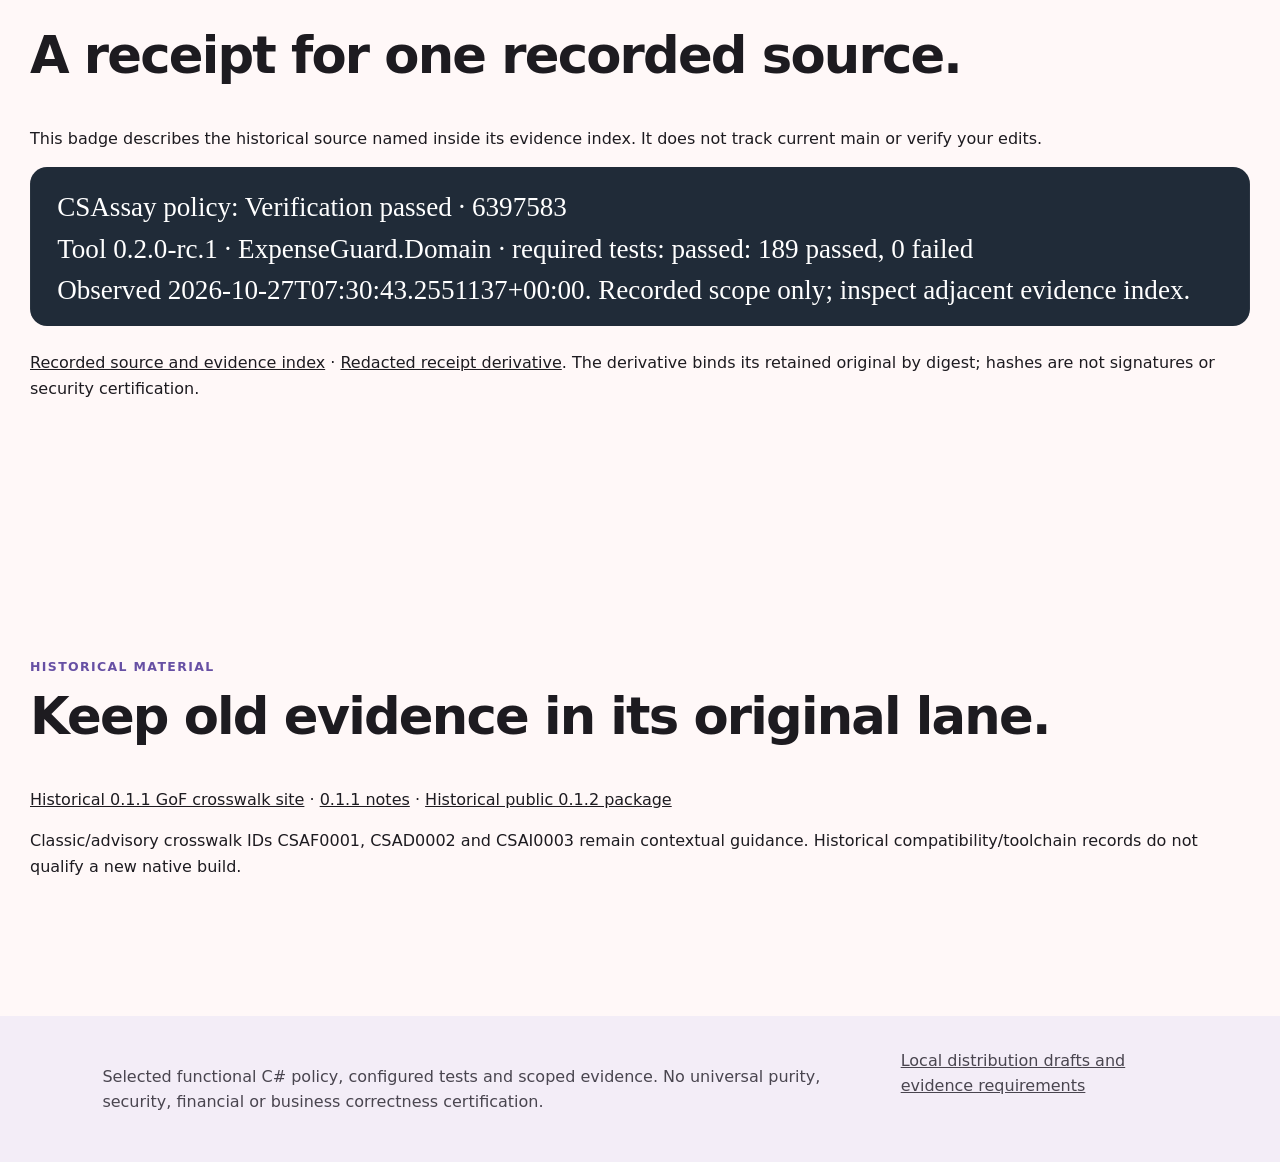
==== commit b543cced: "Add recorded Playground and ExpenseGuard evidence walkthroughs Publish approved Forgejo PR #10 as on" ====
--- a/docs/index.html
+++ b/docs/index.html
@@ -1,173 +1,20 @@
 <!doctype html>
-<html lang="en">
-<head>
-  <meta charset="utf-8">
-  <meta name="viewport" content="width=device-width, initial-scale=1">
-  <meta name="description" content="Reproducible CSharpAssay 0.1.1 evidence and a bounded Gang of Four functional-C# crosswalk.">
-  <meta name="theme-color" content="#4f378b">
-  <title>CSharpAssay Playground — evidence, not automation</title>
-  <link rel="stylesheet" href="assets/site.css">
-  <script src="assets/site.js" defer></script>
-</head>
-<body>
-<aside><strong>Current development: CSharpAssay 0.2.0-rc.1, .NET 11 RC1 only.</strong> <a href="net11-migration.md">Migration report</a>. Earlier package and eShop evidence below is historical.</aside>
-
-  <a class="skip-link" href="#content">Skip to content</a>
-  <header class="top-app-bar">
-    <a class="brand" href="#top" aria-label="CSharpAssay Playground home">
-      <span class="brand-mark" aria-hidden="true">C#</span>
-      <span>CSharpAssay Playground</span>
-    </a>
-    <nav aria-label="Primary">
-      <a href="#crosswalk">Crosswalk</a>
-      <a href="#evidence">Evidence</a>
-      <a href="#baseline">0.1.1 baseline</a>
-    </nav>
-    <a class="button button-tonal" href="https://github.com/CanonFlow-Assay/CSharpAssay.Playground" rel="noreferrer">View source</a>
-  </header>
-
-  <main id="content">
-    <section class="hero" id="top">
-      <div class="hero-copy">
-        <p class="eyebrow">Published packages · pinned evidence · human control</p>
-        <h1>Design signals you can inspect, reproduce, and adjudicate.</h1>
-        <p class="hero-lede">Five Gang of Four patterns meet smaller functional-first C# alternatives. Shared tests hold business outcomes constant while CSharpAssay 0.1.1 records exactly what it observes.</p>
-        <div class="hero-actions">
-          <a class="button button-filled" href="#crosswalk">Explore the crosswalk</a>
-          <a class="button button-outlined" href="csharp-assay-0.1.1.md">Read the 0.1.1 notes</a>
-        </div>
-      </div>
-      <div class="hero-visual" aria-label="Evidence summary">
-        <div class="signal-orbit orbit-one"></div>
-        <div class="signal-orbit orbit-two"></div>
-        <div class="evidence-panel">
-          <span class="status-dot" aria-hidden="true"></span>
-          <span class="label">Refined evidence</span>
-          <strong>Pass</strong>
-          <span>10 tests · 0 findings</span>
-        </div>
-      </div>
-    </section>
-
-    <section class="metrics" aria-label="Crosswalk totals">
-      <article><strong>5</strong><span>bounded patterns</span></article>
-      <article><strong>10</strong><span>behavior cases</span></article>
-      <article><strong>5</strong><span>classic advisories</span></article>
-      <article><strong>0</strong><span>refined findings</span></article>
-    </section>
-
-    <section class="section" id="crosswalk">
-      <div class="section-heading">
-        <div>
-          <p class="eyebrow">Pattern crosswalk</p>
-          <h2>Same outcome, different representation</h2>
-        </div>
-        <p>These examples are normal implementations of small business tasks. Findings are prompts for review, not a ranking of paradigms.</p>
-      </div>
-
-      <div class="filter-bar" role="group" aria-label="Filter patterns">
-        <button class="filter-chip selected" type="button" data-filter="all" aria-pressed="true">All patterns</button>
-        <button class="filter-chip" type="button" data-filter="function">Function candidates</button>
-        <button class="filter-chip" type="button" data-filter="state">State</button>
-        <button class="filter-chip" type="button" data-filter="ownership">Ownership</button>
-      </div>
-
-      <div class="pattern-grid">
-        <article class="pattern-card" data-category="function">
-          <div class="card-icon" aria-hidden="true">S</div>
-          <div><span class="rule-pill">CSAF0001</span><h3>Strategy</h3></div>
-          <p>An interface and implementation become a function supplied at the call site.</p>
-          <dl><dt>Classic wins when</dt><dd>DI identity, discovery, dependencies, or public versioning matter.</dd></dl>
-        </article>
-        <article class="pattern-card" data-category="function">
-          <div class="card-icon" aria-hidden="true">B</div>
-          <div><span class="rule-pill">CSAF0001</span><h3>Builder</h3></div>
-          <p>A stateful fluent builder becomes an immutable draft transformed with functions.</p>
-          <dl><dt>Classic wins when</dt><dd>Construction is staged, validated, framework-bound, or intentionally fluent.</dd></dl>
-        </article>
-        <article class="pattern-card" data-category="function">
-          <div class="card-icon" aria-hidden="true">V</div>
-          <div><span class="rule-pill">CSAF0001</span><h3>Visitor</h3></div>
-          <p>Double dispatch becomes closed shipment data and an explicit pattern match.</p>
-          <dl><dt>Classic wins when</dt><dd>The hierarchy is stable while operations and external visitors evolve.</dd></dl>
-        </article>
-        <article class="pattern-card" data-category="state">
-          <div class="card-icon" aria-hidden="true">St</div>
-          <div><span class="rule-pill">CSAD0002</span><h3>State</h3></div>
-          <p>Two constrained booleans become one closed state and pure transition functions.</p>
-          <dl><dt>Classic wins when</dt><dd>Identity, lifecycle hooks, observable mutation, or effectful transitions lead.</dd></dl>
-        </article>
-        <article class="pattern-card" data-category="ownership">
-          <div class="card-icon" aria-hidden="true">C</div>
-          <div><span class="rule-pill">CSAI0003</span><h3>Composite</h3></div>
-          <p>A publicly mutable child list becomes immutable recursive data and a fold.</p>
-          <dl><dt>Classic wins when</dt><dd>UI or document trees require identity, parent links, and incremental edits.</dd></dl>
-        </article>
-      </div>
-    </section>
-
-    <section class="section evidence-section" id="evidence">
-      <div class="section-heading">
-        <div><p class="eyebrow">Evidence contract</p><h2>Counts drift? CI stops.</h2></div>
-        <p>The gate restores published 0.1.1 packages, builds with locked dependencies, tests both lanes, runs the assay twice, and compares report bytes.</p>
-      </div>
-      <div class="evidence-layout">
-        <div class="terminal" role="img" aria-label="Passing crosswalk evidence output">
-          <div class="terminal-bar"><span></span><span></span><span></span></div>
-          <pre><code>$ ./eng/run-gof-crosswalk.sh
-
-Tests       10 passed · 0 failed
-Classic     CSAF0001 ×3
-            CSAD0002 ×1
-            CSAI0003 ×1
-Refined     0 findings
-Evidence    JSON byte-identical
-            SARIF byte-identical
-Status      PASS</code></pre>
-        </div>
-        <div class="evidence-cards">
-          <article><span class="step">01</span><h3>Pin</h3><p>Tool manifest and lock files resolve only published 0.1.1 packages.</p></article>
-          <article><span class="step">02</span><h3>Compare</h3><p>Shared tests assert identical totals, orders, quotes, transitions, and trees.</p></article>
-          <article><span class="step">03</span><h3>Adjudicate</h3><p>Every finding has a human disposition and an explicit classic-use case.</p></article>
-          <article><span class="step">04</span><h3>Fail closed</h3><p>Unexpected findings, missing required evidence, failures, or byte drift fail CI.</p></article>
-        </div>
-      </div>
-    </section>
-
-    <section class="section" id="baseline">
-      <div class="baseline-panel">
-        <div>
-          <p class="eyebrow">Frozen supported lane</p>
-          <h2>CSharpAssay 0.1.1</h2>
-          <p>.NET SDK 10.0.301 · net10.0 · C# 14 · compat profile</p>
-        </div>
-        <div class="command-box">
-          <button class="copy-button" type="button" data-copy="dotnet tool install CsAssay.Tool --version 0.1.1" aria-label="Copy install command">Copy</button>
-          <code>dotnet tool install CsAssay.Tool --version 0.1.1</code>
-        </div>
-        <ul class="limitations">
-          <li>Selected non-functional design risks only.</li>
-          <li>Advisories always require human context.</li>
-          <li>Zero findings is not a correctness or purity proof.</li>
-          <li>Known CLI help-link limitations remain documented for 0.1.1.</li>
-        </ul>
-      </div>
-    </section>
-
-    <section class="positioning" aria-labelledby="positioning-title">
-      <p class="eyebrow">Final positioning</p>
-      <blockquote id="positioning-title">CSharpAssay 0.1.1 is a published C# design-assessment and CI enforcement tool with reproducible evidence. It identifies selected non-functional design risks and guides human-controlled refinement. It is not an automatic functional-C# converter or a correctness proof system.</blockquote>
-      <div class="text-links">
-        <a href="https://github.com/CanonFlow-Assay/CSharpAssay.Playground/tree/main/samples/30-gof-functional-crosswalk">Sample guide</a>
-        <a href="https://github.com/CanonFlow-Assay/CSharpAssay.Playground/blob/main/samples/30-gof-functional-crosswalk/ADJUDICATION.md">Full adjudication</a>
-        <a href="https://github.com/CanonFlow-Assay/CSharpAssay">CSharpAssay source</a>
-      </div>
-    </section>
-  </main>
-
-  <footer>
-    <span>CSharpAssay Playground</span>
-    <span>Evidence first. Human decision always.</span>
-  </footer>
-</body>
-</html>
+<html lang="en"><head><meta charset="utf-8"><meta name="viewport" content="width=device-width,initial-scale=1">
+<meta name="description" content="Explore recorded CSharpAssay code findings, follow ExpenseGuard decisions, and reproduce verification locally. Native .NET 11 development build; scoped evidence, not a correctness proof.">
+<title>CSharpAssay Playground — understand, change, verify</title><link rel="stylesheet" href="assets/site.css"><script type="module" src="assets/site.js"></script></head>
+<body><a class="skip-link" href="#content">Skip to content</a>
+<header class="top-app-bar"><a class="brand" href="#top">C# / Assay Playground</a><nav aria-label="Primary"><a href="#rules">Explore a rule</a><a href="#expenseguard">Follow a decision</a><a href="#run">Run locally</a><a href="#history">History</a></nav><a href="https://github.com/CanonFlow-Assay/CSharpAssay.Playground">Source ↗</a></header>
+<main id="content"><section class="hero" id="top"><div class="hero-copy"><p class="eyebrow">CSharpAssay 0.2.0-rc.1 · native development build</p><h1>Understand the finding.<br>Inspect the evidence.</h1><p class="hero-lede">Functional C# for AI-assisted development. Explore a small code change, follow an ExpenseGuard decision, then reproduce the checks locally.</p><p>AI advises. The domain decides. Evidence states exactly what ran.</p><div class="hero-actions"><a class="button button-filled" href="#rules">Explore one finding ↓</a><a class="button button-outlined" href="#run">Reproduce locally</a></div></div><aside class="evidence-panel"><span class="label">Three different responsibilities</span><strong>Compiler · Policy checks · Tests</strong><p>The compiler checks native-union exhaustiveness. CSAssay applies selected code policy. Application tests assert receipt rules.</p><p><strong>Recorded examples</strong>, not a browser compiler or verification of your edits.</p></aside></section>
+<section class="section notice" aria-label="Toolchain and release status"><h2>Check the lane before trying it</h2><p>Current source pins SDK <code>11.0.100-rc.2.26504.105</code>, <code>net11.0</code> and <code>LangVersion=preview</code>, with roll-forward disabled. This is the preserved RC2 qualification lane, not a claim of current vendor support or final-SDK qualification. Microsoft’s newer release status must be reviewed separately.</p><p>The native development packages are prepared from a local feed. Historical NuGet 0.1.x installs are a different release. No account, email or model key is needed to explore this page.</p></section>
+<section class="section" id="rules"><p class="eyebrow">01 / Explore a rule</p><h2>A small shape. A clear explanation.</h2><p>Seven admitted rules are shown first. The compiler case and CSAU0004 prototype are separate observations; prototype advice is not an admitted blocker.</p>
+<label for="case">Recorded rule / variant</label><select id="case" disabled><option>Loading recorded fixtures…</option></select><p id="fixtureStatus" role="status" aria-live="polite">Loading recorded evidence…</p>
+<div class="demo-grid"><div><label for="code">Example C# — editing marks this Unverified</label><textarea id="code" rows="12" spellcheck="false" disabled></textarea><div class="actions"><button id="reset" type="button" disabled>Reset recorded input</button><button id="export" type="button" disabled>Export recorded example</button></div><p class="hint">No code is sent anywhere or executed. Your edit stays in this page and cannot inherit a recorded result.</p></div><div><h3 id="ruleTitle">Recorded result</h3><p id="ruleMeta"></p><p id="findingSummary"></p><details><summary>Recorded evidence and original receipt digest</summary><pre id="observation" tabindex="0" aria-label="Recorded observation"></pre></details><details><summary>Source, tool and policy identities</summary><pre id="provenance"></pre></details><a id="ruleDocs" hidden>Canonical rule guide ↗</a></div></div><details><summary>Practical explanation, examples and limits</summary><pre id="guide" class="prose-code" tabindex="0"></pre></details></section>
+<section class="section" id="expenseguard"><p class="eyebrow">02 / Follow an ExpenseGuard decision</p><h2>Advice has no approval authority.</h2><p>The default advisor deliberately suggests approval. It is an offline simulation, not a live model attempting fraud. The domain evaluates actual facts; payment effects stay simulated.</p><label for="scenario">Recorded guided scenario</label><select id="scenario" disabled><option>Loading scenarios…</option></select><p id="scenarioStatus" role="status" aria-live="polite"></p><pre id="scenarioResult" tabindex="0" aria-label="Recorded decision scenario"></pre><p><a href="https://github.com/CanonFlow-Assay/CSharpAssay.Playground/blob/ec1304e9c9d379a7ae72b0ab65f35d64cc9874df/samples/100-expenseguard/README.md">ExpenseGuard workbench, source and local setup ↗</a></p><p>In a local workbench, choose <strong>Recorded guide</strong>. The guide does not create claims, change identities or delete data. Normal API authorization remains required.</p></section>
+<section class="section" id="run"><p class="eyebrow">03 / Run verification locally</p><h2>Reproduce it with the actual tool.</h2><p>Install the exact repository SDK first. Follow the canonical engine local-feed guide rather than installing an unpublished native version from NuGet. Dependency restore can require network access; the verifier itself does not need an AI provider.</p><ol><li><a href="https://github.com/CanonFlow-Assay/CSharpAssay/blob/717d5d2daff548b580c651c7bc1247964bc826c2/docs/adoption.md">Prepare and install matching local analyzer/tool packages</a>.</li><li>From the Playground root, prepare qualified packages from the matching clean qualified engine checkout.</li><li>Run the actual ExpenseGuard gate with Docker/PostgreSQL available. Missing database execution is a failure, not a skipped success.</li></ol>
+<pre id="commands" tabindex="0">./eng/prepare-assay.sh ../CSharpAssay --qualified-bootstrap-locks
+./eng/tooling packed-assay -- explain CSAI0001
+export ASSAY_RUNNER="$PWD/../CSharpAssay/src/CsAssay.Runner/bin/Release/net11.0/cs-assay.dll"
+./eng/run-expenseguard.sh --output "$PWD/evidence/generated/expenseguard/first-run"</pre><button id="copyCommands" type="button">Copy reproduction commands</button><p id="copyStatus" role="status" aria-live="polite"></p><p>Use a fresh disposable checkout/output directory. The engine checkout must contain its completed qualification; preparation records local consumer-lock changes. Artifact paths include <code>qualification.json</code>, <code>verify.json</code>, <code>verify.sarif</code>, <code>verify.html</code> and <code>verify.md</code>.</p><p><a href="https://github.com/CanonFlow-Assay/CSharpAssay/blob/717d5d2daff548b580c651c7bc1247964bc826c2/docs/expenseguard-first-change.md">Follow the known failing control: change 25 to 30, keep the tests, inspect failure, restore only your edit ↗</a></p><p><code>check</code> is analysis only. <code>doctor</code> checks prerequisites, not the application. An authoritative <code>verify</code> result applies only to recorded scope and evidence. Zero findings with missing evidence is incomplete.</p></section>
+<section class="section" aria-label="Recorded qualification"><h2>A receipt for one recorded source.</h2><p>This badge describes the historical source named inside its evidence index. It does not track current main or verify your edits.</p><a href="examples/recorded-evidence-index.json"><img src="examples/recorded-status.svg" alt="Historical scoped CSAssay qualification; open the evidence index for source, policy, tests and observation time" style="max-width:100%;height:auto"></a><p><a href="examples/recorded-evidence-index.json">Recorded source and evidence index</a> · <a href="examples/recorded-expenseguard-receipt.json">Redacted receipt derivative</a>. The derivative binds its retained original by digest; hashes are not signatures or security certification.</p></section>
+<section class="section" id="history"><p class="eyebrow">Historical material</p><h2>Keep old evidence in its original lane.</h2><p><a href="historical/0.1.1.html">Historical 0.1.1 GoF crosswalk site</a> · <a href="csharp-assay-0.1.1.md">0.1.1 notes</a> · <a href="https://www.nuget.org/packages/CsAssay.Tool/0.1.2">Historical public 0.1.2 package</a></p><p>Classic/advisory crosswalk IDs CSAF0001, CSAD0002 and CSAI0003 remain contextual guidance. Historical compatibility/toolchain records do not qualify a new native build.</p></section>
+<footer><p>Selected functional C# policy, configured tests and scoped evidence. No universal purity, security, financial or business correctness certification.</p><a href="distribution/README.md">Local distribution drafts and evidence requirements</a></footer></main></body></html>
--- a/docs/assets/site.css
+++ b/docs/assets/site.css
@@ -28,7 +28,25 @@
   line-height: 1.6;
 }
 a { color: inherit; }
-button, input { font: inherit; }
+button, input, select, textarea { font: inherit; }
+select, textarea { display:block; width:100%; max-width:100%; margin:.6rem 0 1rem; padding:.8rem; border:1px solid var(--outline); border-radius:12px; color:var(--on-surface); background:var(--surface-container); }
+textarea { font: .9rem/1.55 ui-monospace,monospace; resize:vertical; min-height:16rem; }
+pre { white-space:pre-wrap; overflow-wrap:anywhere; max-width:100%; overflow:auto; padding:1rem; border-radius:12px; background:var(--surface-container); color:var(--on-surface); }
+button { padding:.65rem 1rem; border:1px solid var(--outline); border-radius:999px; cursor:pointer; color:var(--on-surface); background:var(--surface-container-high); }
+button:disabled { opacity:.55; cursor:not-allowed; }
+:focus-visible { outline:3px solid var(--primary); outline-offset:4px; }
+.demo-grid { display:grid; grid-template-columns:minmax(0,1fr) minmax(0,1fr); gap:1.5rem; }
+.demo-grid>* { min-width:0; }
+.actions { display:flex; gap:.6rem; flex-wrap:wrap; }
+.hint { font-size:.9rem; }
+.notice { border:1px solid var(--outline); border-radius:24px; }
+.section.notice { padding:32px clamp(16px,4vw,40px); }
+.section { scroll-margin-top:7rem; }
+@media(max-width:720px) { .section { scroll-margin-top:14rem; } }
+.prose-code { font-family:inherit; line-height:1.7; }
+.hero .evidence-panel strong { font-size:1.6rem; line-height:1.4; color:var(--on-surface); }
+.hero .evidence-panel p strong { display:inline; font-size:1rem; }
+@media(max-width:720px) { .demo-grid { grid-template-columns:1fr; } .top-app-bar { flex-wrap:wrap; gap:1rem; } .top-app-bar nav { display:flex; flex-wrap:wrap; gap:.8rem; } }
 
 .skip-link {
   position: fixed;
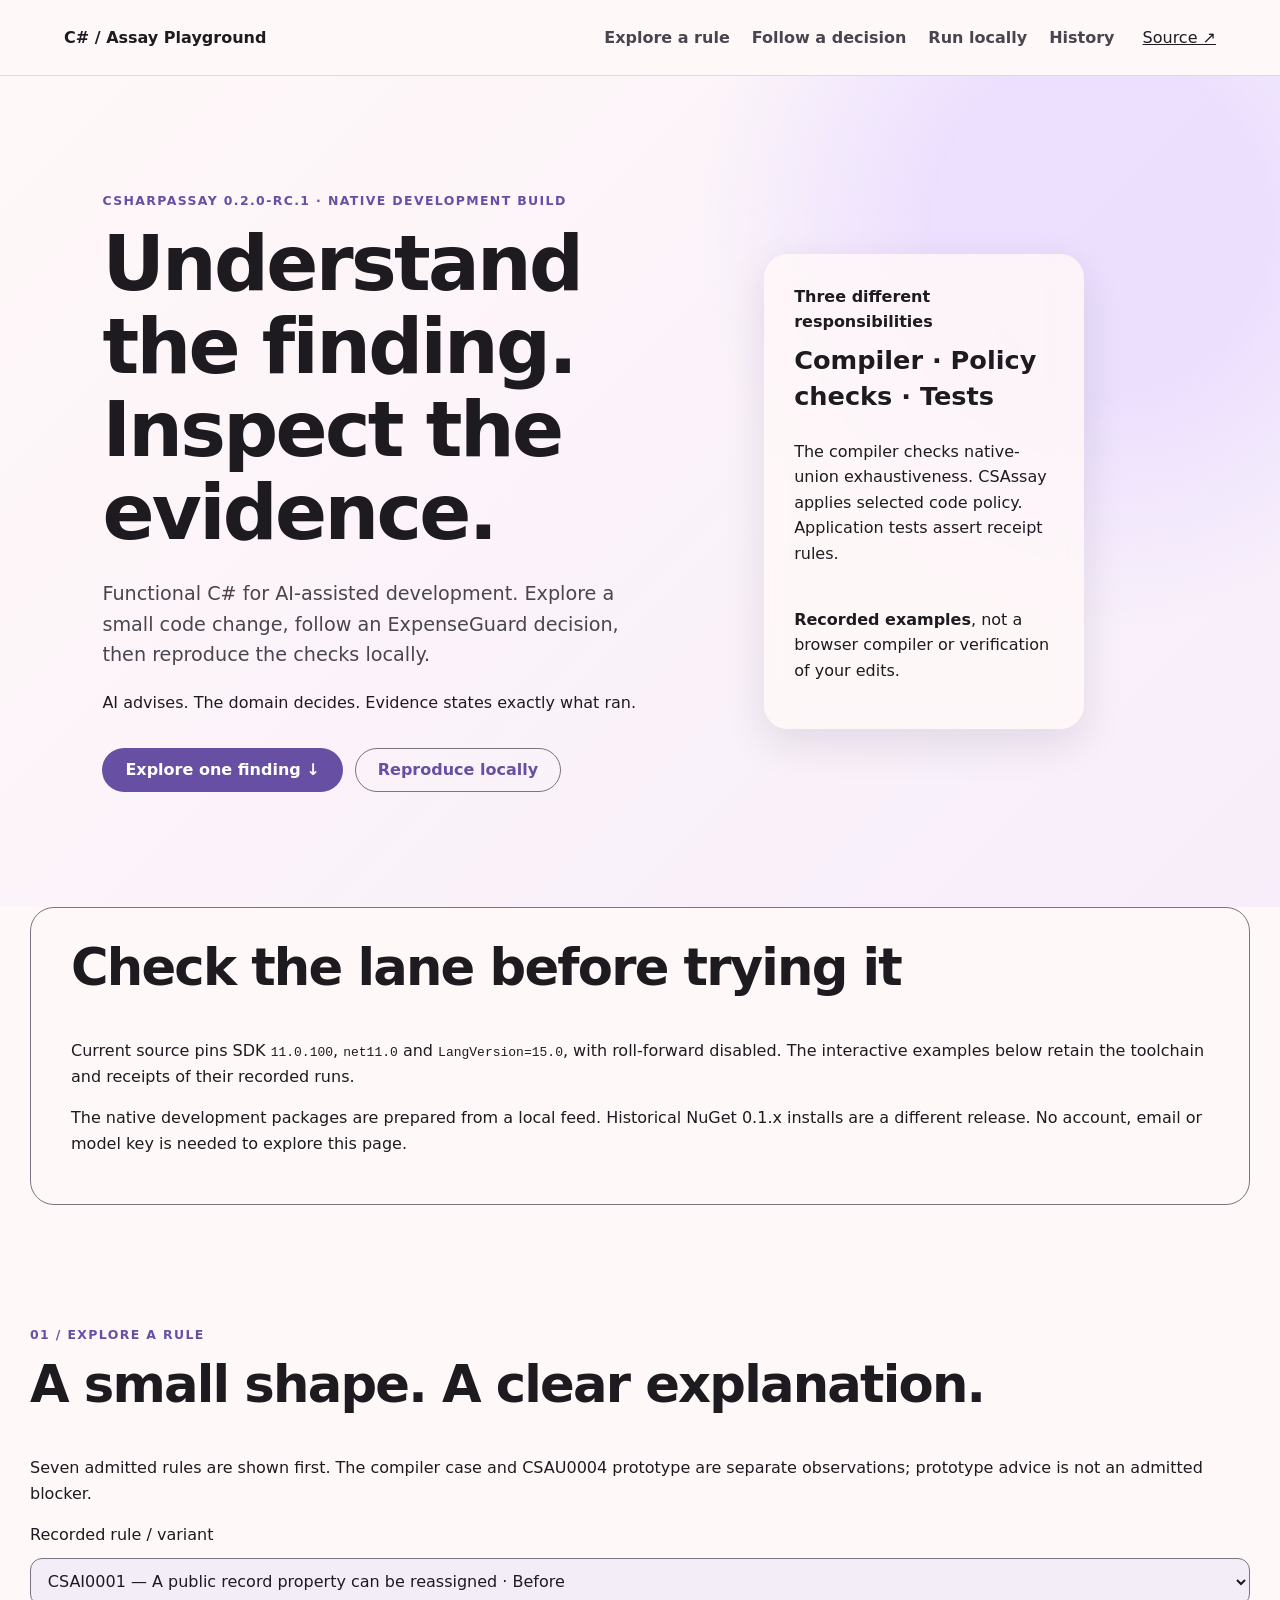
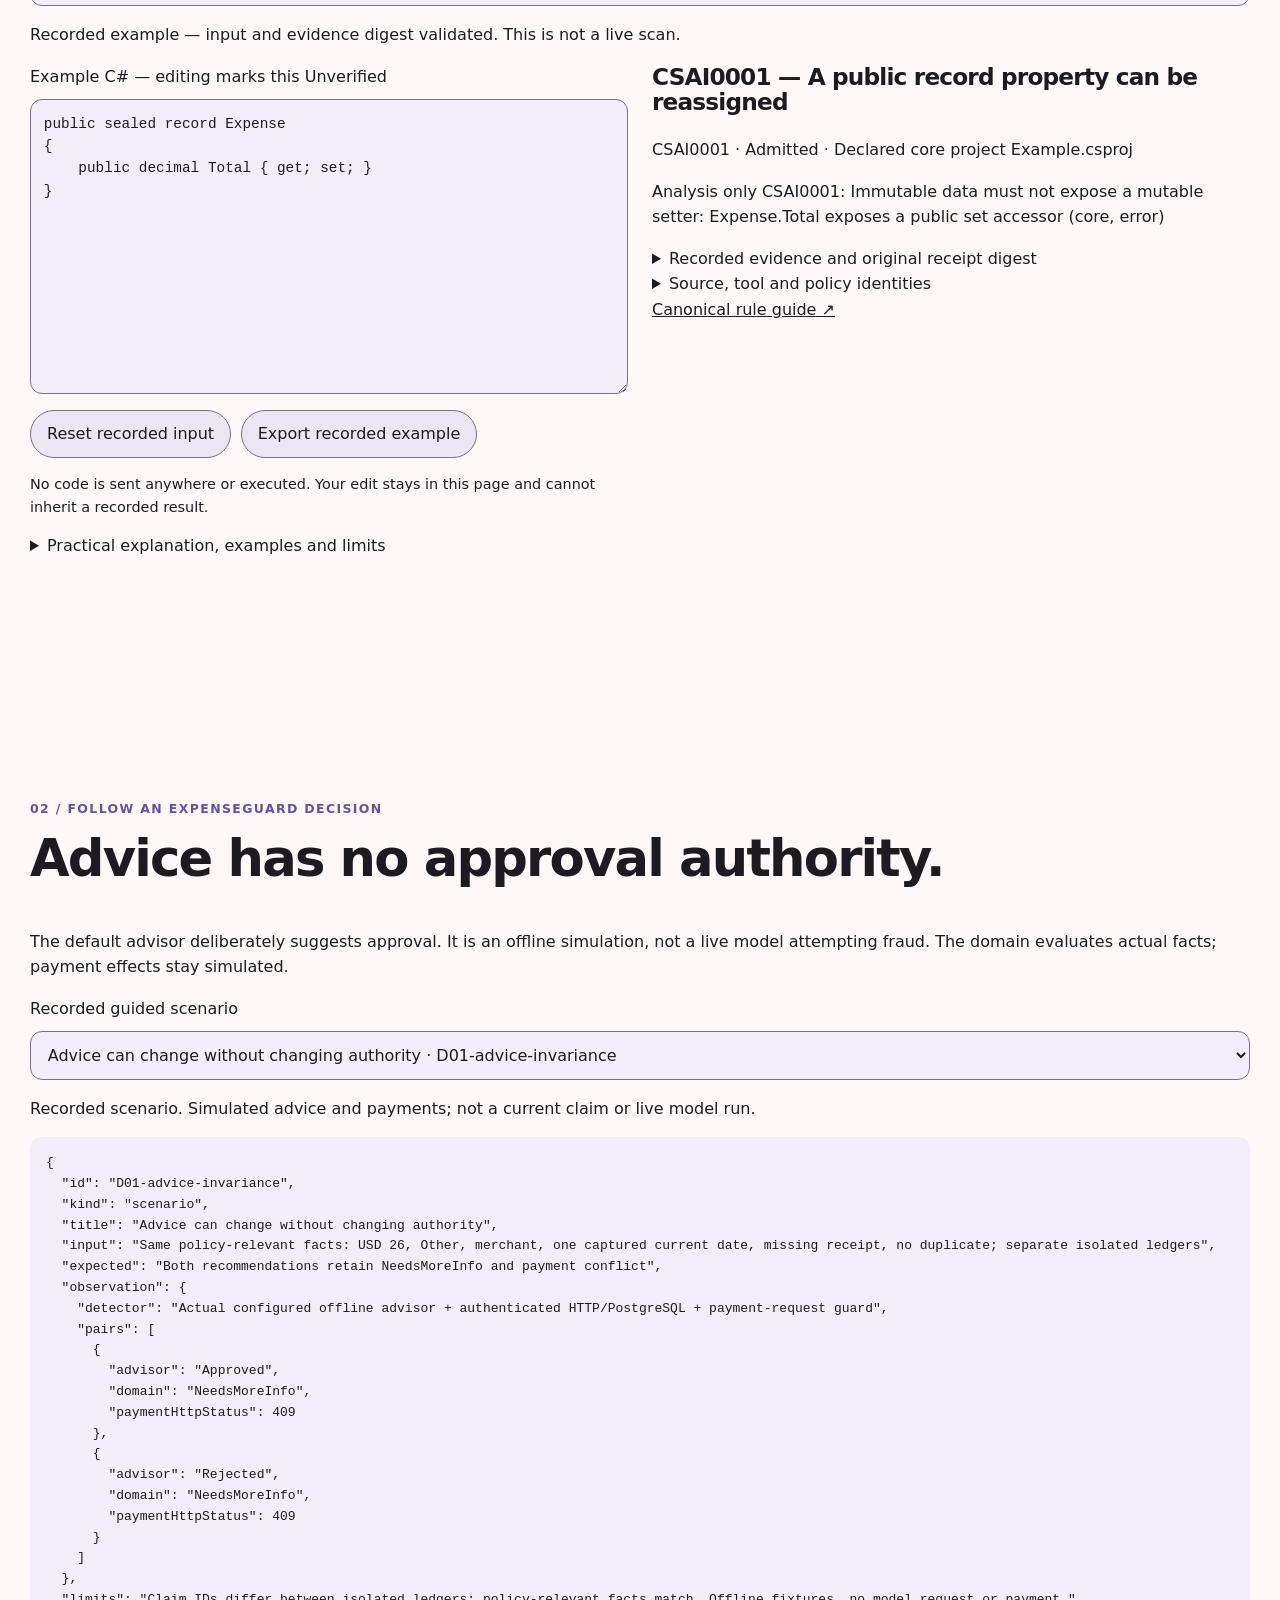
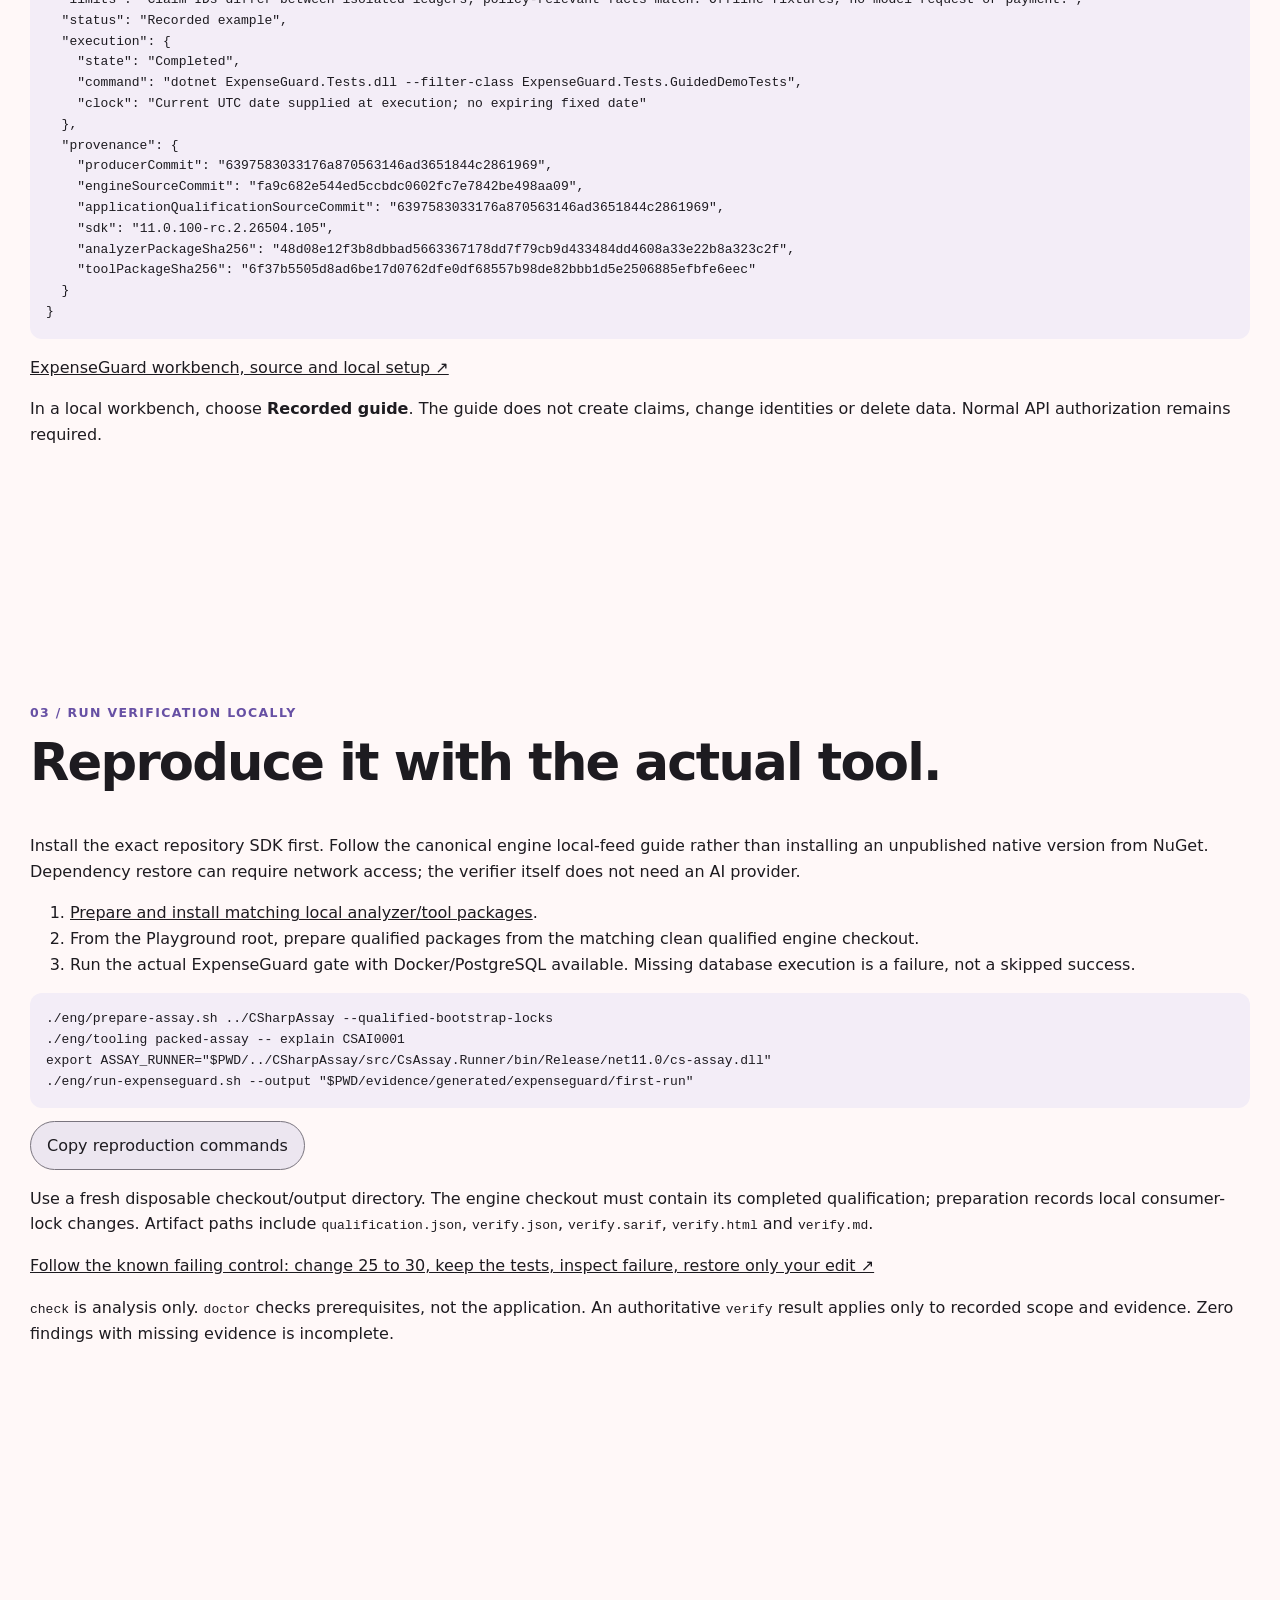
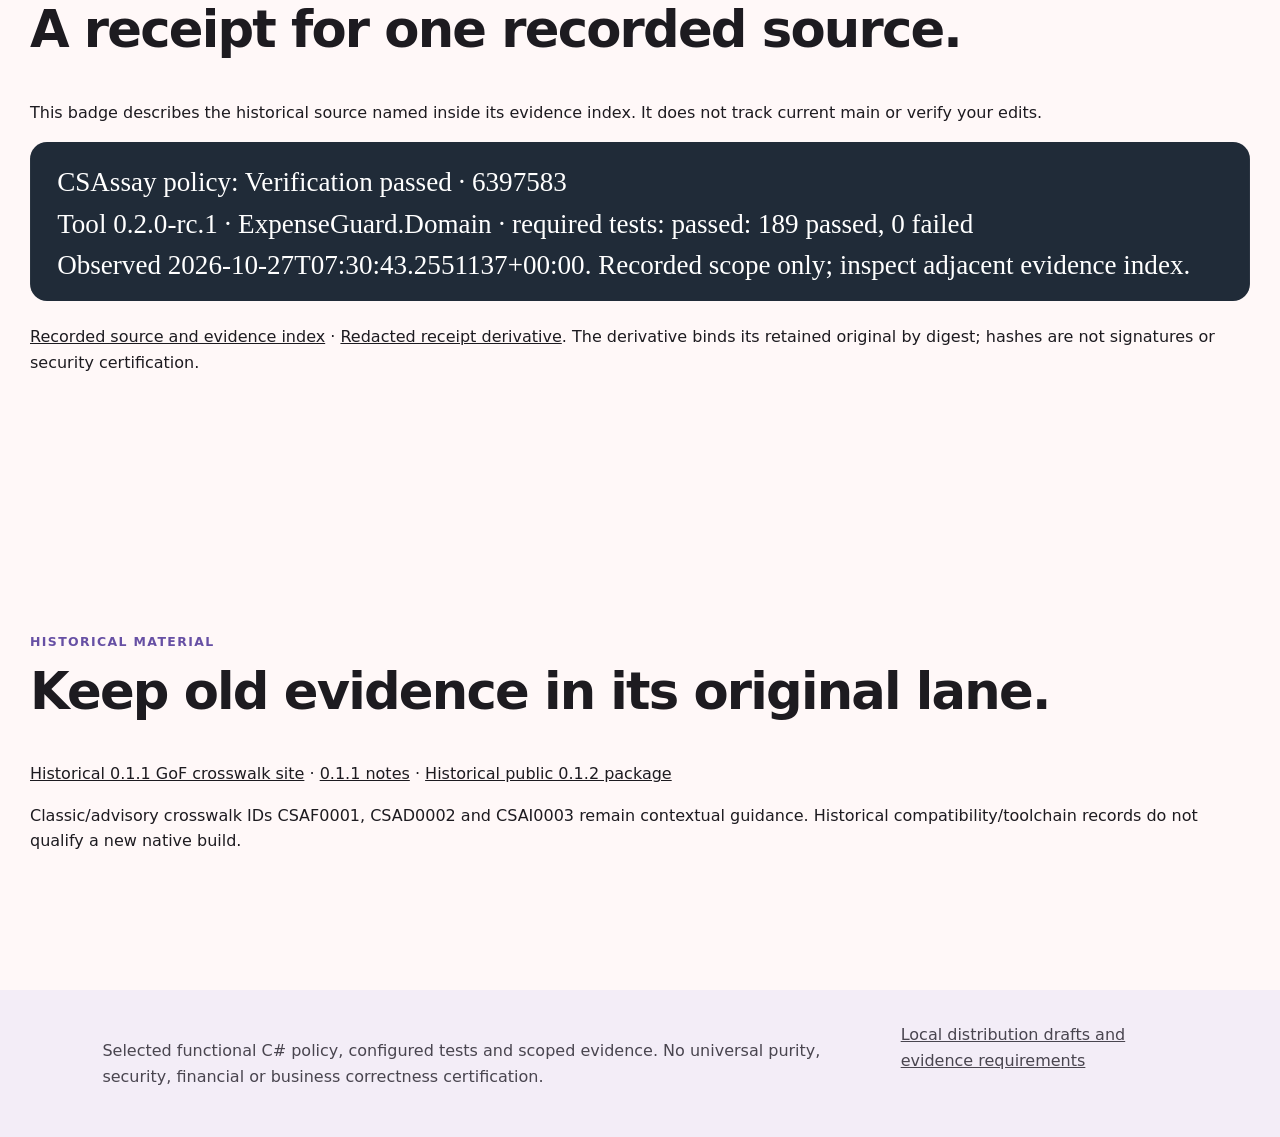
==== commit d19176a8: "Qualify the CSharpAssay playground on stable .NET 11 and C# 15 Retarget the playground to the releas" ====
--- a/docs/index.html
+++ b/docs/index.html
@@ -5,7 +5,7 @@
 <body><a class="skip-link" href="#content">Skip to content</a>
 <header class="top-app-bar"><a class="brand" href="#top">C# / Assay Playground</a><nav aria-label="Primary"><a href="#rules">Explore a rule</a><a href="#expenseguard">Follow a decision</a><a href="#run">Run locally</a><a href="#history">History</a></nav><a href="https://github.com/CanonFlow-Assay/CSharpAssay.Playground">Source ↗</a></header>
 <main id="content"><section class="hero" id="top"><div class="hero-copy"><p class="eyebrow">CSharpAssay 0.2.0-rc.1 · native development build</p><h1>Understand the finding.<br>Inspect the evidence.</h1><p class="hero-lede">Functional C# for AI-assisted development. Explore a small code change, follow an ExpenseGuard decision, then reproduce the checks locally.</p><p>AI advises. The domain decides. Evidence states exactly what ran.</p><div class="hero-actions"><a class="button button-filled" href="#rules">Explore one finding ↓</a><a class="button button-outlined" href="#run">Reproduce locally</a></div></div><aside class="evidence-panel"><span class="label">Three different responsibilities</span><strong>Compiler · Policy checks · Tests</strong><p>The compiler checks native-union exhaustiveness. CSAssay applies selected code policy. Application tests assert receipt rules.</p><p><strong>Recorded examples</strong>, not a browser compiler or verification of your edits.</p></aside></section>
-<section class="section notice" aria-label="Toolchain and release status"><h2>Check the lane before trying it</h2><p>Current source pins SDK <code>11.0.100-rc.2.26504.105</code>, <code>net11.0</code> and <code>LangVersion=preview</code>, with roll-forward disabled. This is the preserved RC2 qualification lane, not a claim of current vendor support or final-SDK qualification. Microsoft’s newer release status must be reviewed separately.</p><p>The native development packages are prepared from a local feed. Historical NuGet 0.1.x installs are a different release. No account, email or model key is needed to explore this page.</p></section>
+<section class="section notice" aria-label="Toolchain and release status"><h2>Check the lane before trying it</h2><p>Current source pins SDK <code>11.0.100</code>, <code>net11.0</code> and <code>LangVersion=15.0</code>, with roll-forward disabled. The interactive examples below retain the toolchain and receipts of their recorded runs.</p><p>The native development packages are prepared from a local feed. Historical NuGet 0.1.x installs are a different release. No account, email or model key is needed to explore this page.</p></section>
 <section class="section" id="rules"><p class="eyebrow">01 / Explore a rule</p><h2>A small shape. A clear explanation.</h2><p>Seven admitted rules are shown first. The compiler case and CSAU0004 prototype are separate observations; prototype advice is not an admitted blocker.</p>
 <label for="case">Recorded rule / variant</label><select id="case" disabled><option>Loading recorded fixtures…</option></select><p id="fixtureStatus" role="status" aria-live="polite">Loading recorded evidence…</p>
 <div class="demo-grid"><div><label for="code">Example C# — editing marks this Unverified</label><textarea id="code" rows="12" spellcheck="false" disabled></textarea><div class="actions"><button id="reset" type="button" disabled>Reset recorded input</button><button id="export" type="button" disabled>Export recorded example</button></div><p class="hint">No code is sent anywhere or executed. Your edit stays in this page and cannot inherit a recorded result.</p></div><div><h3 id="ruleTitle">Recorded result</h3><p id="ruleMeta"></p><p id="findingSummary"></p><details><summary>Recorded evidence and original receipt digest</summary><pre id="observation" tabindex="0" aria-label="Recorded observation"></pre></details><details><summary>Source, tool and policy identities</summary><pre id="provenance"></pre></details><a id="ruleDocs" hidden>Canonical rule guide ↗</a></div></div><details><summary>Practical explanation, examples and limits</summary><pre id="guide" class="prose-code" tabindex="0"></pre></details></section>
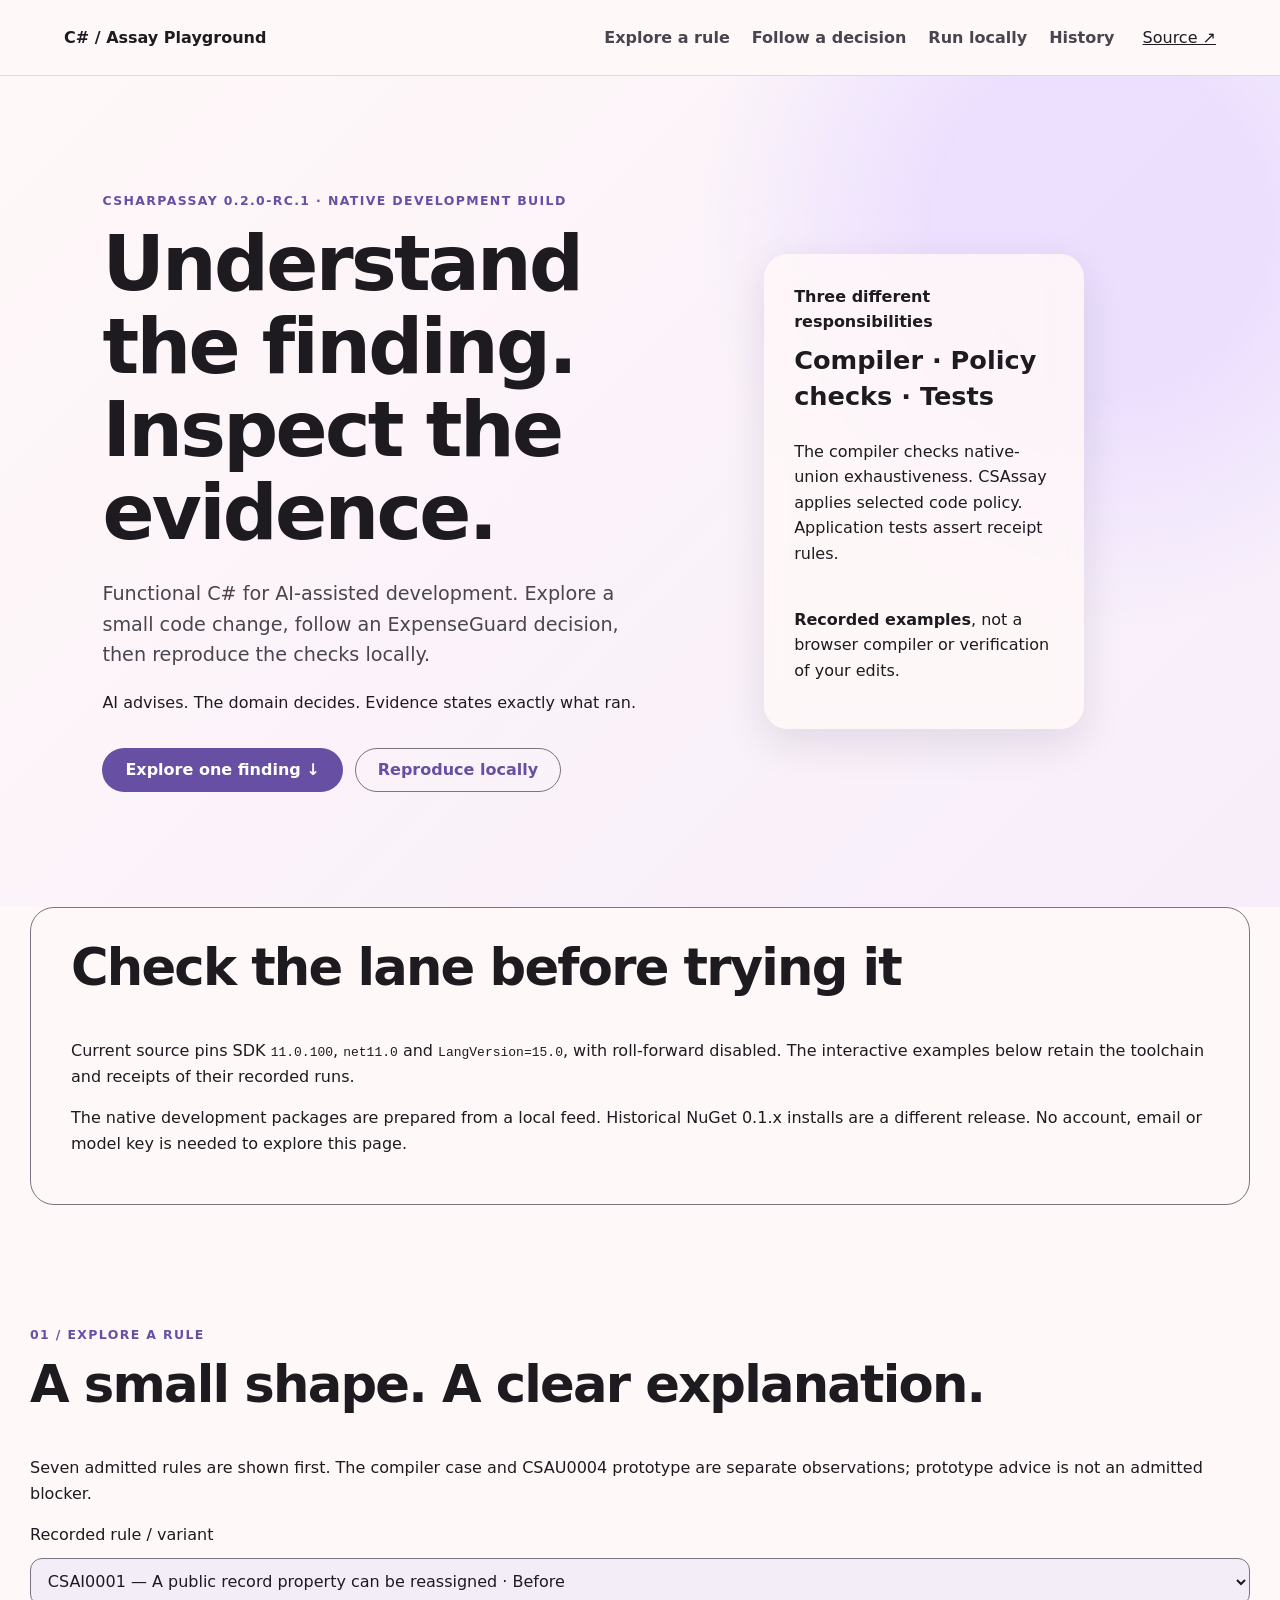
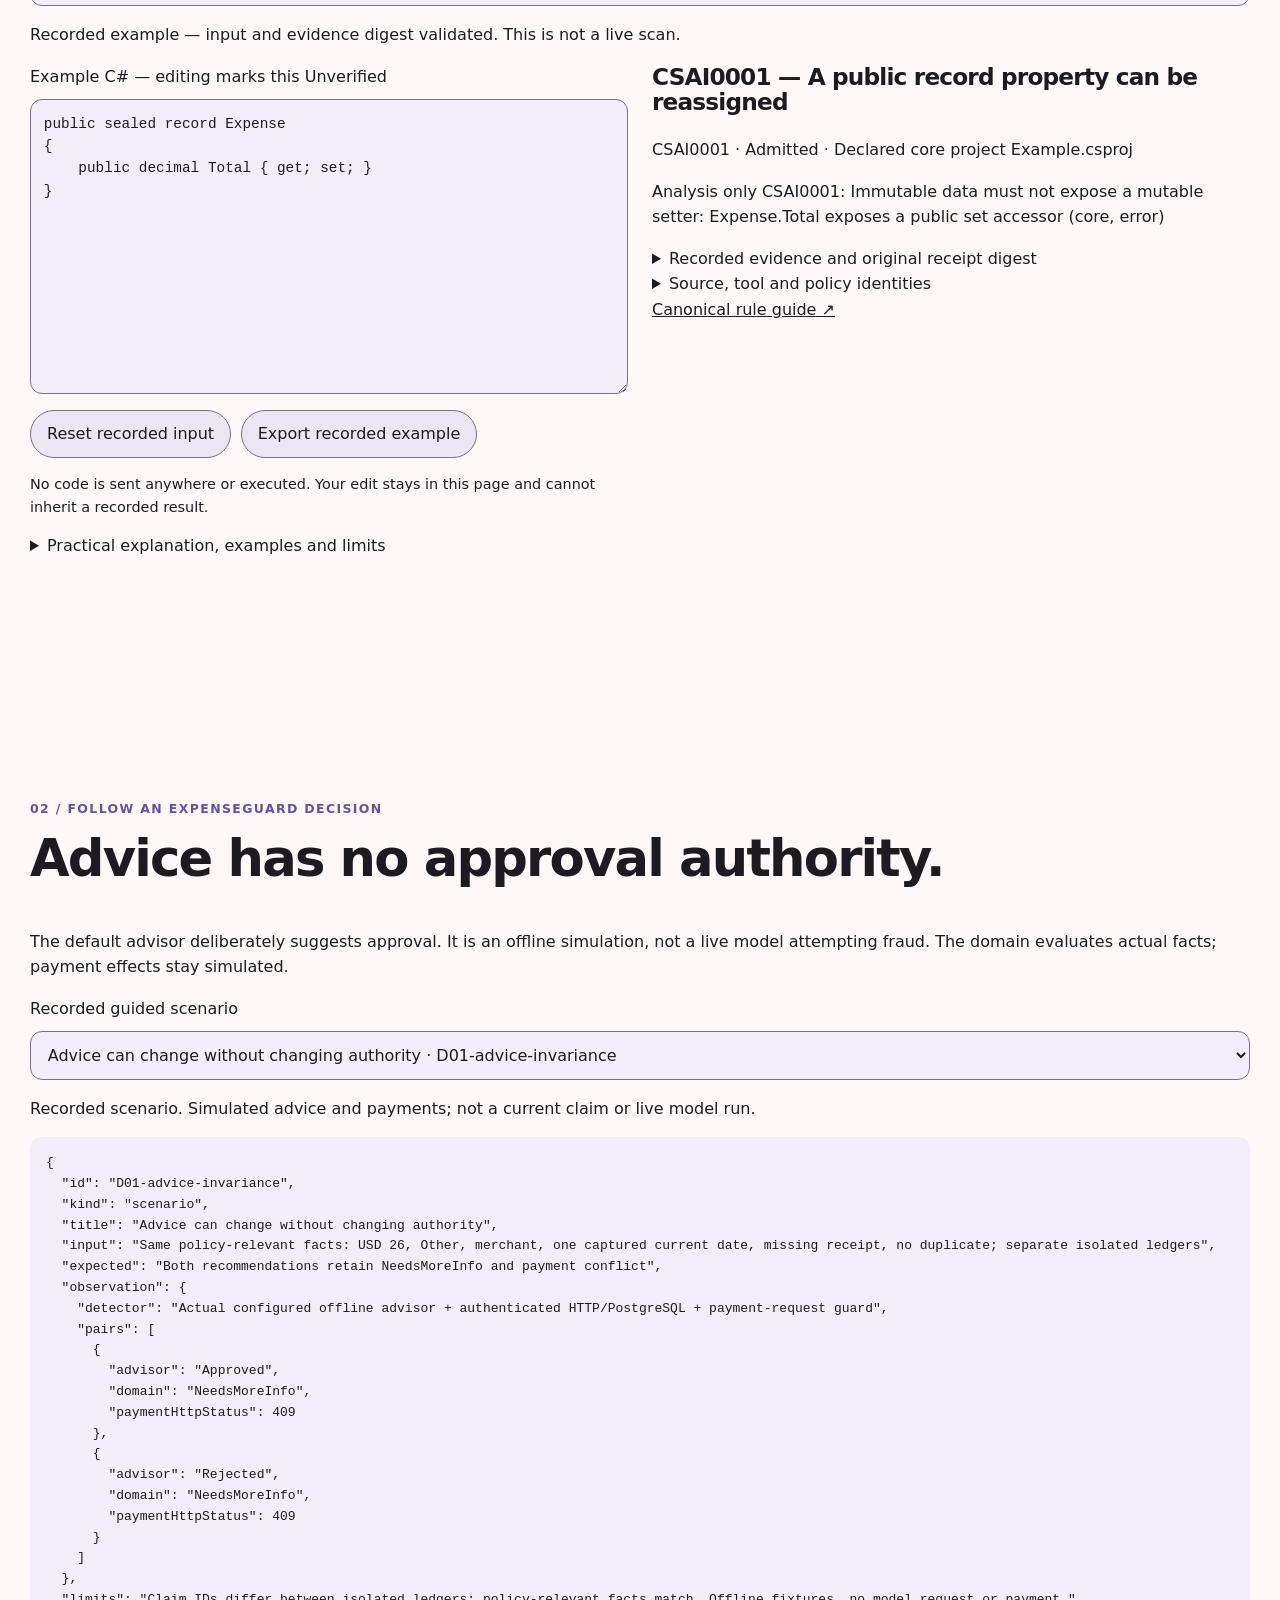
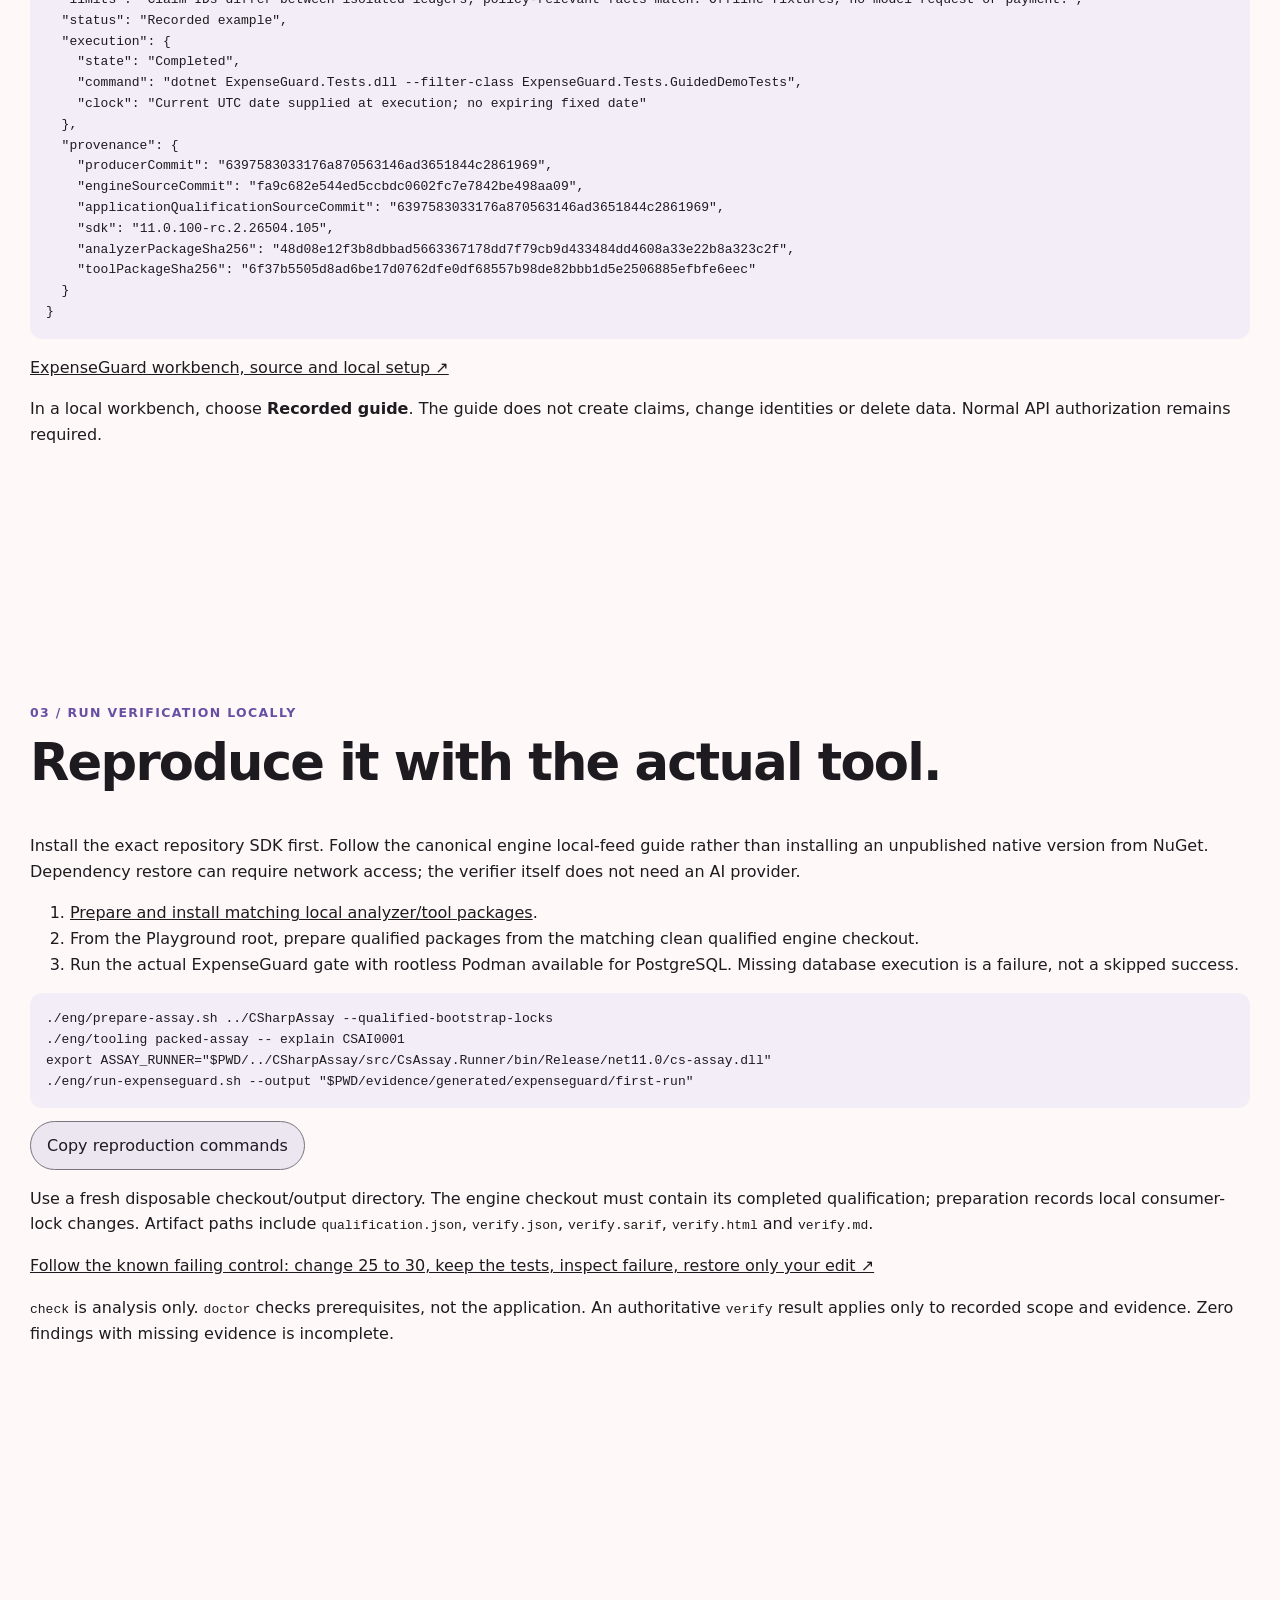
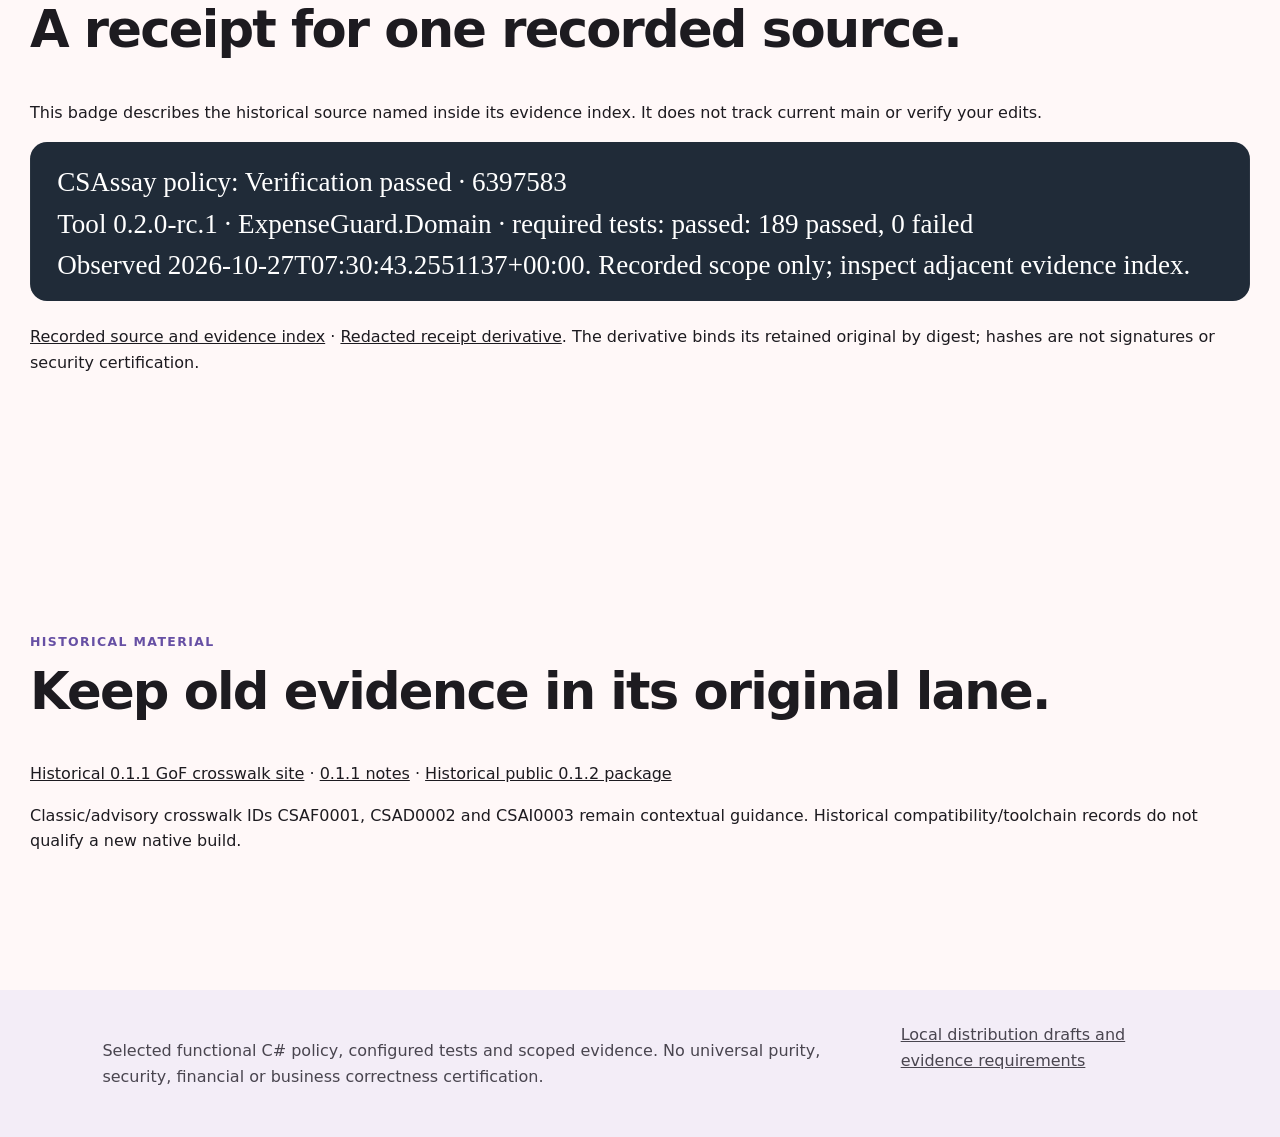
==== commit 93fccb4d: "Qualify the paired Playground with rootless Podman Exercise the collection and blocking task analyze" ====
--- a/docs/index.html
+++ b/docs/index.html
@@ -10,7 +10,7 @@
 <label for="case">Recorded rule / variant</label><select id="case" disabled><option>Loading recorded fixtures…</option></select><p id="fixtureStatus" role="status" aria-live="polite">Loading recorded evidence…</p>
 <div class="demo-grid"><div><label for="code">Example C# — editing marks this Unverified</label><textarea id="code" rows="12" spellcheck="false" disabled></textarea><div class="actions"><button id="reset" type="button" disabled>Reset recorded input</button><button id="export" type="button" disabled>Export recorded example</button></div><p class="hint">No code is sent anywhere or executed. Your edit stays in this page and cannot inherit a recorded result.</p></div><div><h3 id="ruleTitle">Recorded result</h3><p id="ruleMeta"></p><p id="findingSummary"></p><details><summary>Recorded evidence and original receipt digest</summary><pre id="observation" tabindex="0" aria-label="Recorded observation"></pre></details><details><summary>Source, tool and policy identities</summary><pre id="provenance"></pre></details><a id="ruleDocs" hidden>Canonical rule guide ↗</a></div></div><details><summary>Practical explanation, examples and limits</summary><pre id="guide" class="prose-code" tabindex="0"></pre></details></section>
 <section class="section" id="expenseguard"><p class="eyebrow">02 / Follow an ExpenseGuard decision</p><h2>Advice has no approval authority.</h2><p>The default advisor deliberately suggests approval. It is an offline simulation, not a live model attempting fraud. The domain evaluates actual facts; payment effects stay simulated.</p><label for="scenario">Recorded guided scenario</label><select id="scenario" disabled><option>Loading scenarios…</option></select><p id="scenarioStatus" role="status" aria-live="polite"></p><pre id="scenarioResult" tabindex="0" aria-label="Recorded decision scenario"></pre><p><a href="https://github.com/CanonFlow-Assay/CSharpAssay.Playground/blob/ec1304e9c9d379a7ae72b0ab65f35d64cc9874df/samples/100-expenseguard/README.md">ExpenseGuard workbench, source and local setup ↗</a></p><p>In a local workbench, choose <strong>Recorded guide</strong>. The guide does not create claims, change identities or delete data. Normal API authorization remains required.</p></section>
-<section class="section" id="run"><p class="eyebrow">03 / Run verification locally</p><h2>Reproduce it with the actual tool.</h2><p>Install the exact repository SDK first. Follow the canonical engine local-feed guide rather than installing an unpublished native version from NuGet. Dependency restore can require network access; the verifier itself does not need an AI provider.</p><ol><li><a href="https://github.com/CanonFlow-Assay/CSharpAssay/blob/717d5d2daff548b580c651c7bc1247964bc826c2/docs/adoption.md">Prepare and install matching local analyzer/tool packages</a>.</li><li>From the Playground root, prepare qualified packages from the matching clean qualified engine checkout.</li><li>Run the actual ExpenseGuard gate with Docker/PostgreSQL available. Missing database execution is a failure, not a skipped success.</li></ol>
+<section class="section" id="run"><p class="eyebrow">03 / Run verification locally</p><h2>Reproduce it with the actual tool.</h2><p>Install the exact repository SDK first. Follow the canonical engine local-feed guide rather than installing an unpublished native version from NuGet. Dependency restore can require network access; the verifier itself does not need an AI provider.</p><ol><li><a href="https://github.com/CanonFlow-Assay/CSharpAssay/blob/717d5d2daff548b580c651c7bc1247964bc826c2/docs/adoption.md">Prepare and install matching local analyzer/tool packages</a>.</li><li>From the Playground root, prepare qualified packages from the matching clean qualified engine checkout.</li><li>Run the actual ExpenseGuard gate with rootless Podman available for PostgreSQL. Missing database execution is a failure, not a skipped success.</li></ol>
 <pre id="commands" tabindex="0">./eng/prepare-assay.sh ../CSharpAssay --qualified-bootstrap-locks
 ./eng/tooling packed-assay -- explain CSAI0001
 export ASSAY_RUNNER="$PWD/../CSharpAssay/src/CsAssay.Runner/bin/Release/net11.0/cs-assay.dll"
